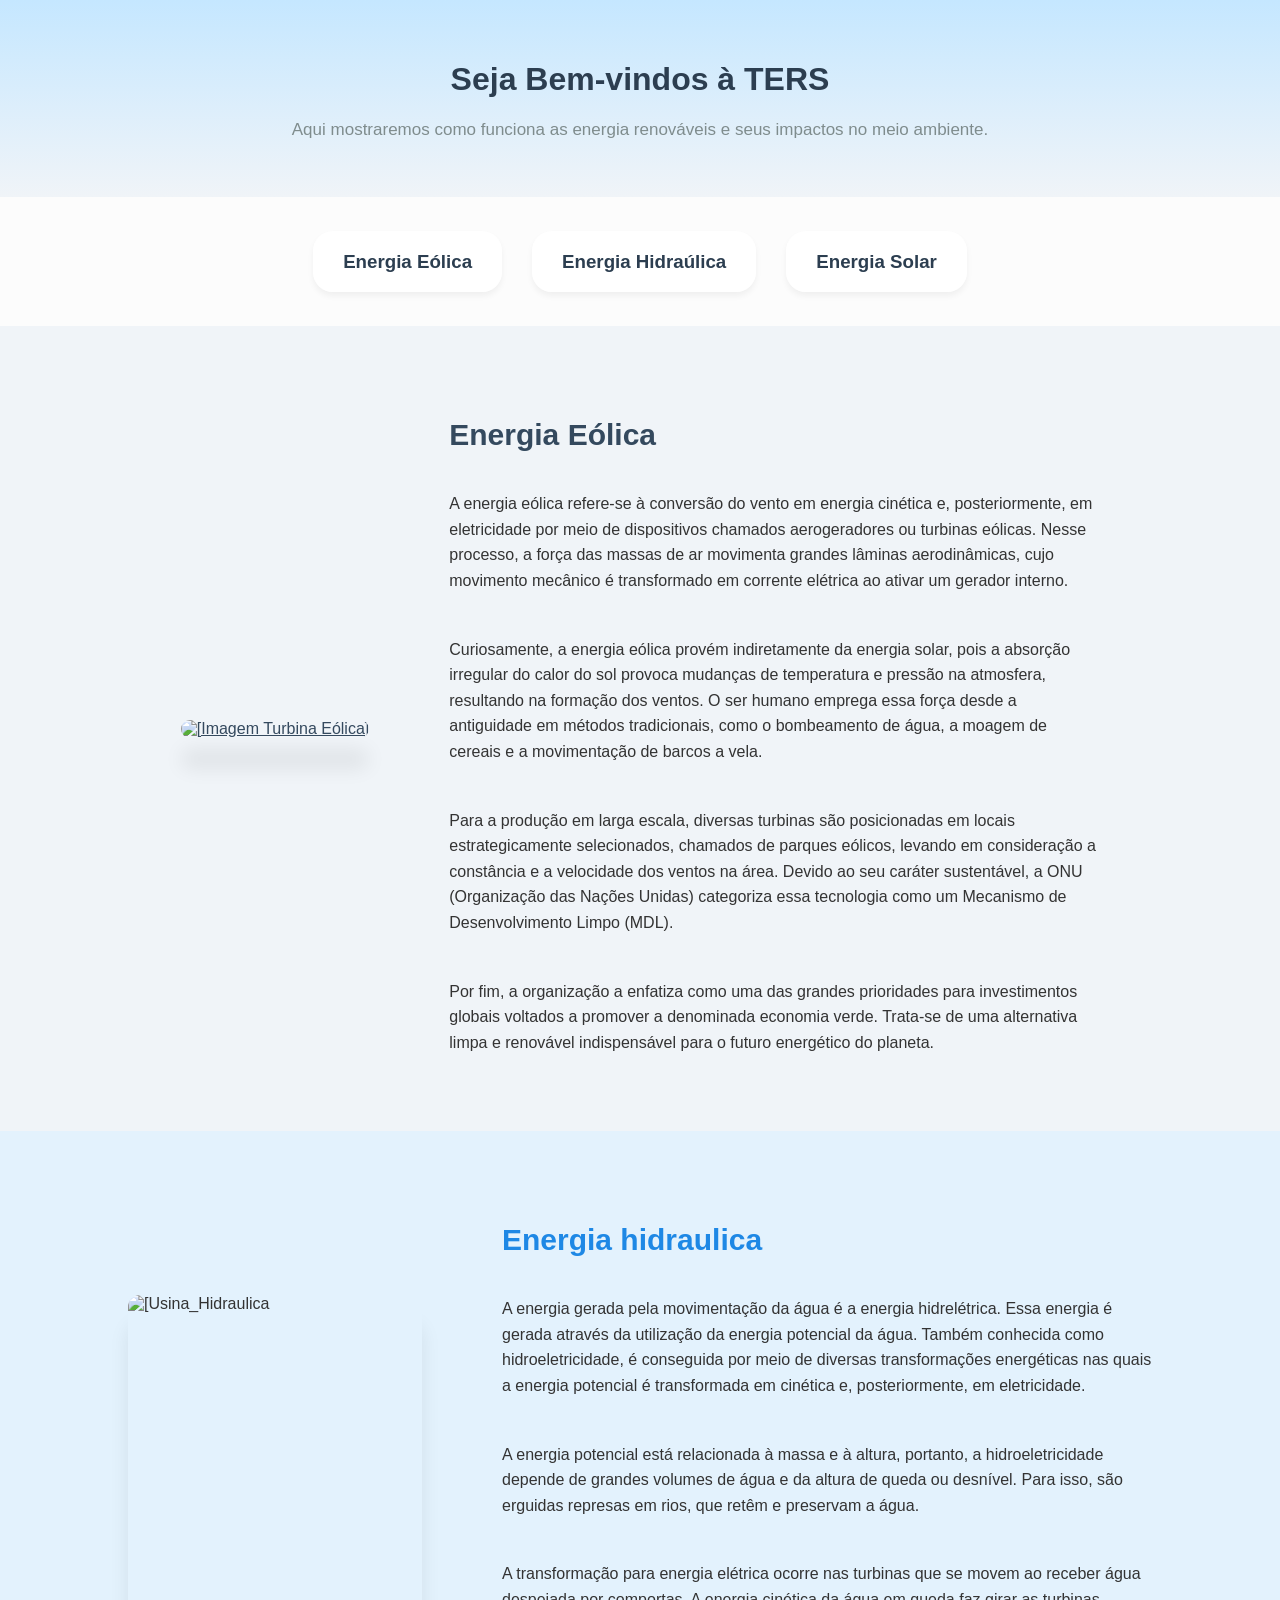
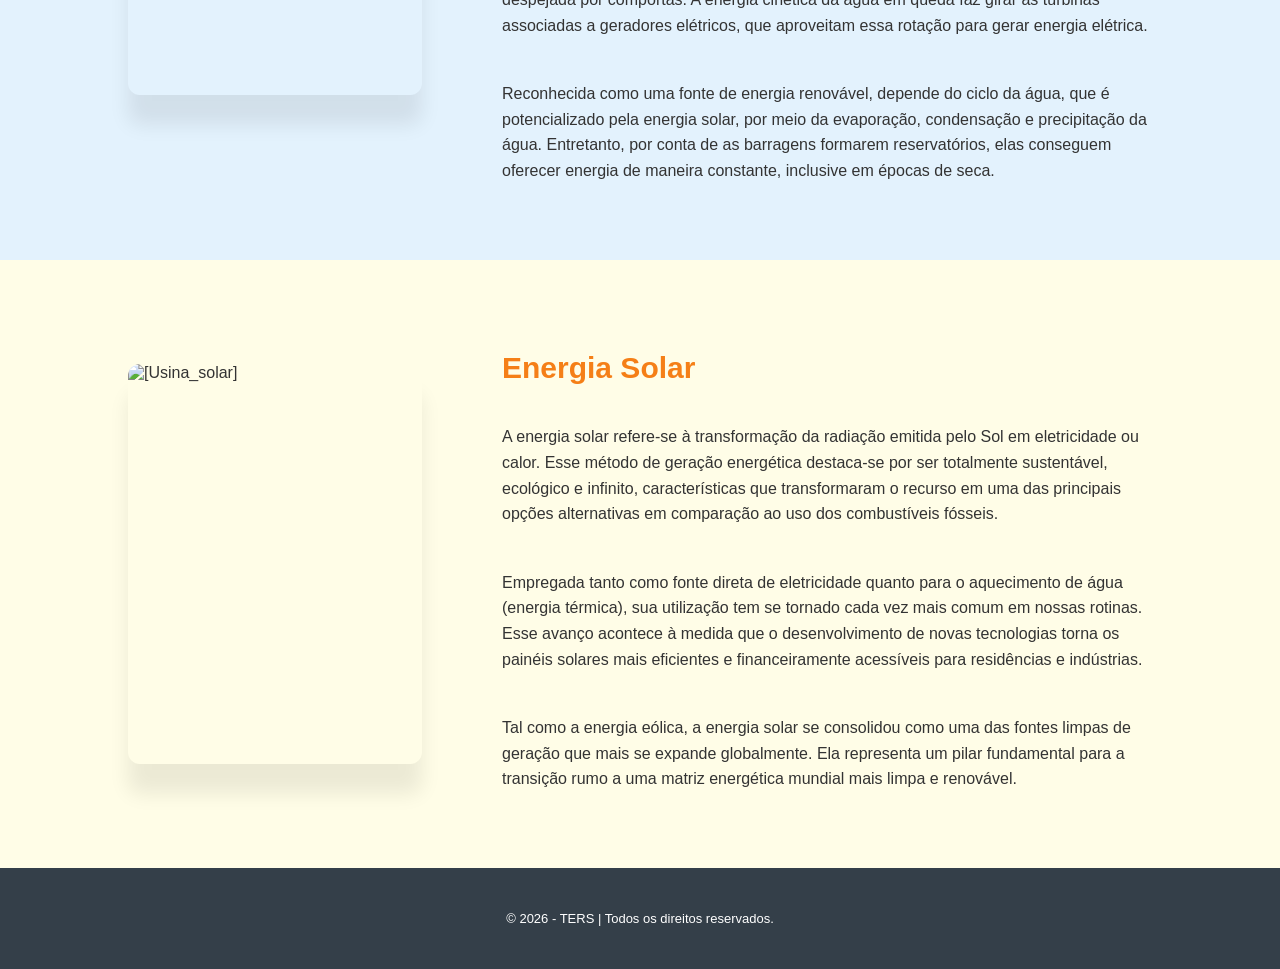
==== index.html @ 3d8f5ba2 "Renomeado index.HTML para index.html Adicionado: Fabricio" ====
<!DOCTYPE html>
<html lang="pt-br">
<head>
    <meta charset="UTF-8">
    <meta name="viewport" content="width=device-width, initial-scale=1.0">
    <title>TERS</title>
    <link rel="stylesheet" href="css/style.CSS">
</head>
<body>
    <header class="caixatex">
        <h1>Seja Bem-vindos à TERS</h1>
        <p class="subtitulo"> 
            Aqui mostraremos como funciona as energia renováveis e seus impactos no meio ambiente.
        </p>
    </header>

    <nav class="menu-navegacao"> <!-- Usamos a nav aqui para a navegação-->
        <div id="eolica" class="vento">
            <h3><a href="#secao-eolica">Energia Eólica</a></h3>
        </div>
        <div id="hidraulica" class="gota">
            <h3><a href="#secao-hidraulica">Energia Hidraúlica</a></h3>
        </div>
        <div id="solar" class="caixa">
            <h3><a href="#secao-solar">Energia Solar</a></h3>
        </div>
    </nav>
    <main> <!-- <-- Main aqui está abraçando todo principal conteudo-->
        <section id="secao-eolica" class="container-energia"> <!-- Para organizar abrimos uma seção para cada container, essa é a sessão eólica-->
            <a href="colocar um link aqui depois" target="_blank">
            <img src="https://s3.static.brasilescola.uol.com.br/be/2021/09/energia-eolica.jpg" alt="[Imagem Turbina Eólica]">
            </a>

            <div class="bloco_texto_eolica">
                <h2>Energia Eólica</h2>
                <p>
                    A energia eólica refere-se à conversão do vento em energia cinética e, posteriormente, em eletricidade por meio de dispositivos chamados aerogeradores ou turbinas eólicas. Nesse processo, a força das massas de ar movimenta grandes lâminas aerodinâmicas, cujo movimento mecânico é transformado em corrente elétrica ao ativar um gerador interno.
                </p>
                <p>
                    Curiosamente, a energia eólica provém indiretamente da energia solar, pois a absorção irregular do calor do sol provoca mudanças de temperatura e pressão na atmosfera, resultando na formação dos ventos. O ser humano emprega essa força desde a antiguidade em métodos tradicionais, como o bombeamento de água, a moagem de cereais e a movimentação de barcos a vela.
                </p>
                <p>
                    Para a produção em larga escala, diversas turbinas são posicionadas em locais estrategicamente selecionados, chamados de parques eólicos, levando em consideração a constância e a velocidade dos ventos na área. Devido ao seu caráter sustentável, a ONU (Organização das Nações Unidas) categoriza essa tecnologia como um Mecanismo de Desenvolvimento Limpo (MDL).
                </p>
                <p>
                    Por fim, a organização a enfatiza como uma das grandes prioridades para investimentos globais voltados a promover a denominada economia verde. Trata-se de uma alternativa limpa e renovável indispensável para o futuro energético do planeta.
                </p>
            </div>
        </section>
        <section id="secao-hidraulica" class="container-energia"> <!--Sessão hidraulica-->
            <img src="https://s4.static.brasilescola.uol.com.br/be/2021/09/usinas-hidreletricas.jpg" alt="[Usina_Hidraulica">
            <div class="bloco_texto_hidraulica">
                <h2>Energia hidraulica</h2>
                <p>
                    A energia gerada pela movimentação da água é a energia hidrelétrica. Essa energia é gerada através da utilização da energia potencial da água. Também conhecida como hidroeletricidade, é conseguida por meio de diversas transformações energéticas nas quais a energia potencial é transformada em cinética e, posteriormente, em eletricidade.
                </p>
                <p>
                    A energia potencial está relacionada à massa e à altura, portanto, a hidroeletricidade depende de grandes volumes de água e da altura de queda ou desnível. Para isso, são erguidas represas em rios, que retêm e preservam a água.
                </p>
                <p>
                    A transformação para energia elétrica ocorre nas turbinas que se movem ao receber água despejada por comportas. A energia cinética da água em queda faz girar as turbinas associadas a geradores elétricos, que aproveitam essa rotação para gerar energia elétrica.
                </p>
                <p>
                    Reconhecida como uma fonte de energia renovável, depende do ciclo da água, que é potencializado pela energia solar, por meio da evaporação, condensação e precipitação da água. Entretanto, por conta de as barragens formarem reservatórios, elas conseguem oferecer energia de maneira constante, inclusive em épocas de seca.
                </p>
            </div>
        </section>
        <section id="secao-solar" class="container-energia"> <!-- Sessão solar -->
            <img src="https://www.enelx.com/content/dam/local-brazil/conteudos/energia-solar-foto-desktop.png" alt="[Usina_solar]">
            <div class="bloco_texto_solar">
                <h2>Energia Solar</h2>
                <p>
                    A energia solar refere-se à transformação da radiação emitida pelo Sol em eletricidade ou calor. Esse método de geração energética destaca-se por ser totalmente sustentável, ecológico e infinito, características que transformaram o recurso em uma das principais opções alternativas em comparação ao uso dos combustíveis fósseis.
                </p>
                <p>
                    Empregada tanto como fonte direta de eletricidade quanto para o aquecimento de água (energia térmica), sua utilização tem se tornado cada vez mais comum em nossas rotinas. Esse avanço acontece à medida que o desenvolvimento de novas tecnologias torna os painéis solares mais eficientes e financeiramente acessíveis para residências e indústrias.
                </p>
                <p>
                    Tal como a energia eólica, a energia solar se consolidou como uma das fontes limpas de geração que mais se expande globalmente. Ela representa um pilar fundamental para a transição rumo a uma matriz energética mundial mais limpa e renovável.
                </p>
            </div>
        </section>
    </main>
    <footer>
        <p>&copy; 2026 - TERS | Todos os direitos reservados.</p>
    </footer>
</body>
</html>
---- css/style.CSS ----
header{
    text-align: center;
    padding: 40px 20px; /* <--- Criando espaço para não ficar encostado na parte superior da tela */
    background: linear-gradient(to bottom, #c5e7ff, #f0f4f8); /* <-- Faz o degrade das cores no header*/
    margin-bottom: 0px; /* <--- Criando um pequeno espaço antes dos botões*/
    color: #2c3e50; /* <--- Cor do titulo do header*/
}
.subtitulo {
    color: #7f8c8d; 
    font-size: 17px;
}
body {
    font-family: 'Segoe UI', Tahoma, Geneva, Verdana, sans-serif; /* <--- Fonte do corpo todo*/
    margin: 0; /* <-- Faz a pagina não ter espaços em brancos nas laterais*/
    padding: 0;
    background-color: #fcfcfc;
    color: #333333;
}
nav {
    background: linear-gradient(to bottom, #eef3f7); /*<-- continuação do degrade do header*/
    padding: 35px; /* <--- Cria um espaço dentro da caixa de navegaçao*/
    display: flex; /* <--- Faz as tags virar flexível e aqui coloca as tags uma do lado da outra*/
    gap: 30px; /* <--- Cria um espaço de 200px entre as tags, tanto do lado quanto abaixo */
    justify-content: center; /* <-- Deixa no centro */
}
.menu-navegacao a {
    text-decoration: none; /* <-- Remove o sublinhado azul */
    color: #2c3e50; 
    font-weight: bold; /* ? */
    padding: 20px 30px; /* <-- altura e largura do botão */
    border-radius: 20px;  /* <-- deixa as bordas arredondadas */
    transition: all 0.7s ease; /* <--- tempo de efeito na hora de passar o mouse*/
    background-color: #ffffff; /*<-- cor dos botões*/
    box-shadow: 0 4px 6px rgba(0,0,0,0.05); /* <--- sombra no botão parado*/
}
.menu-navegacao a:hover { 
    transform: translateY(-3px); /* <-- efeito de passar o mouse nos botões */
    box-shadow: 0 6px 12px rgba(0,0,0,0.1); /*<-- cor do fundo do botão */
}
img{
    object-fit: cover; /* <--- Faz a imagem encaixar dentro do tamanho width e height*/
    width: 550px;
    height: 400px;
    border-radius: 12px;
    box-shadow: 0 30px 20px rgba(0,0,0,0.08); /* <--- Sombrinha abaixo da img */
}
.bloco_texto_eolica, .bloco_texto_hidraulica, .bloco_texto_solar { /* <--- Faz as tags de parágrafo dentro do bloco ficarem uma embaixo da outra */
    display: flex;
    flex-direction: column;
    gap: 15px; /* Espaço entre os parágrafos */
    max-width: 600px; /* Evita que o texto estique demais para os lados */
}
.container-energia {
    padding: 60px 10%;
    display: flex; 
    gap: 80px; /* coloca espaço entre a imagem e o bloco de texto */
    justify-content: center;
    align-items: center; /* Alinha verticalmente a imagem e o texto no meio */
}
#secao-eolica {
    background-color: #f0f4f8; /* <--- cor de fundo do container eolica */ 
}
#secao-eolica h2, #secao-eolica a { 
    color: #34495e; /*<-- cor do h2*/ 
} 
#secao-hidraulica {
    background-color: #e3f2fd; /*<-- fundo do container hidraulica */
}
#secao-hidraulica h2 { 
    color: #1e88e5; /* <-- cor do h2*/ 
} 
#secao-solar {
    background-color: #fffde7; /*<--- fundo do container solar */
}
#secao-solar h2 {
    color: #f57f17; /*<--- cor do h2*/ 
}
.bloco_texto_eolica, .bloco_texto_hidraulica, .bloco_texto_solar { 
    display: flex;
    flex-direction: column; /* <-- deixa o texto em uma coluna*/
    gap: 11px; /* <--- espaçamento entre os paragrafos*/
    max-width: 650px; /* <-- largura do bloco de texto*/
    line-height: 1.6; /* <-- espaço entre as linhas*/
}

.bloco_texto_eolica h2, .bloco_texto_hidraulica h2, .bloco_texto_solar h2 {
    font-size: 30px;
    margin-bottom: 5px; /*<-- cria um pequeno espaço do h2 para o texto*/ 
}
footer {
    text-align: center;
    padding: 30px;
    background-color: #343f49;
    color: #ffffff;
    font-size: 13px;
}
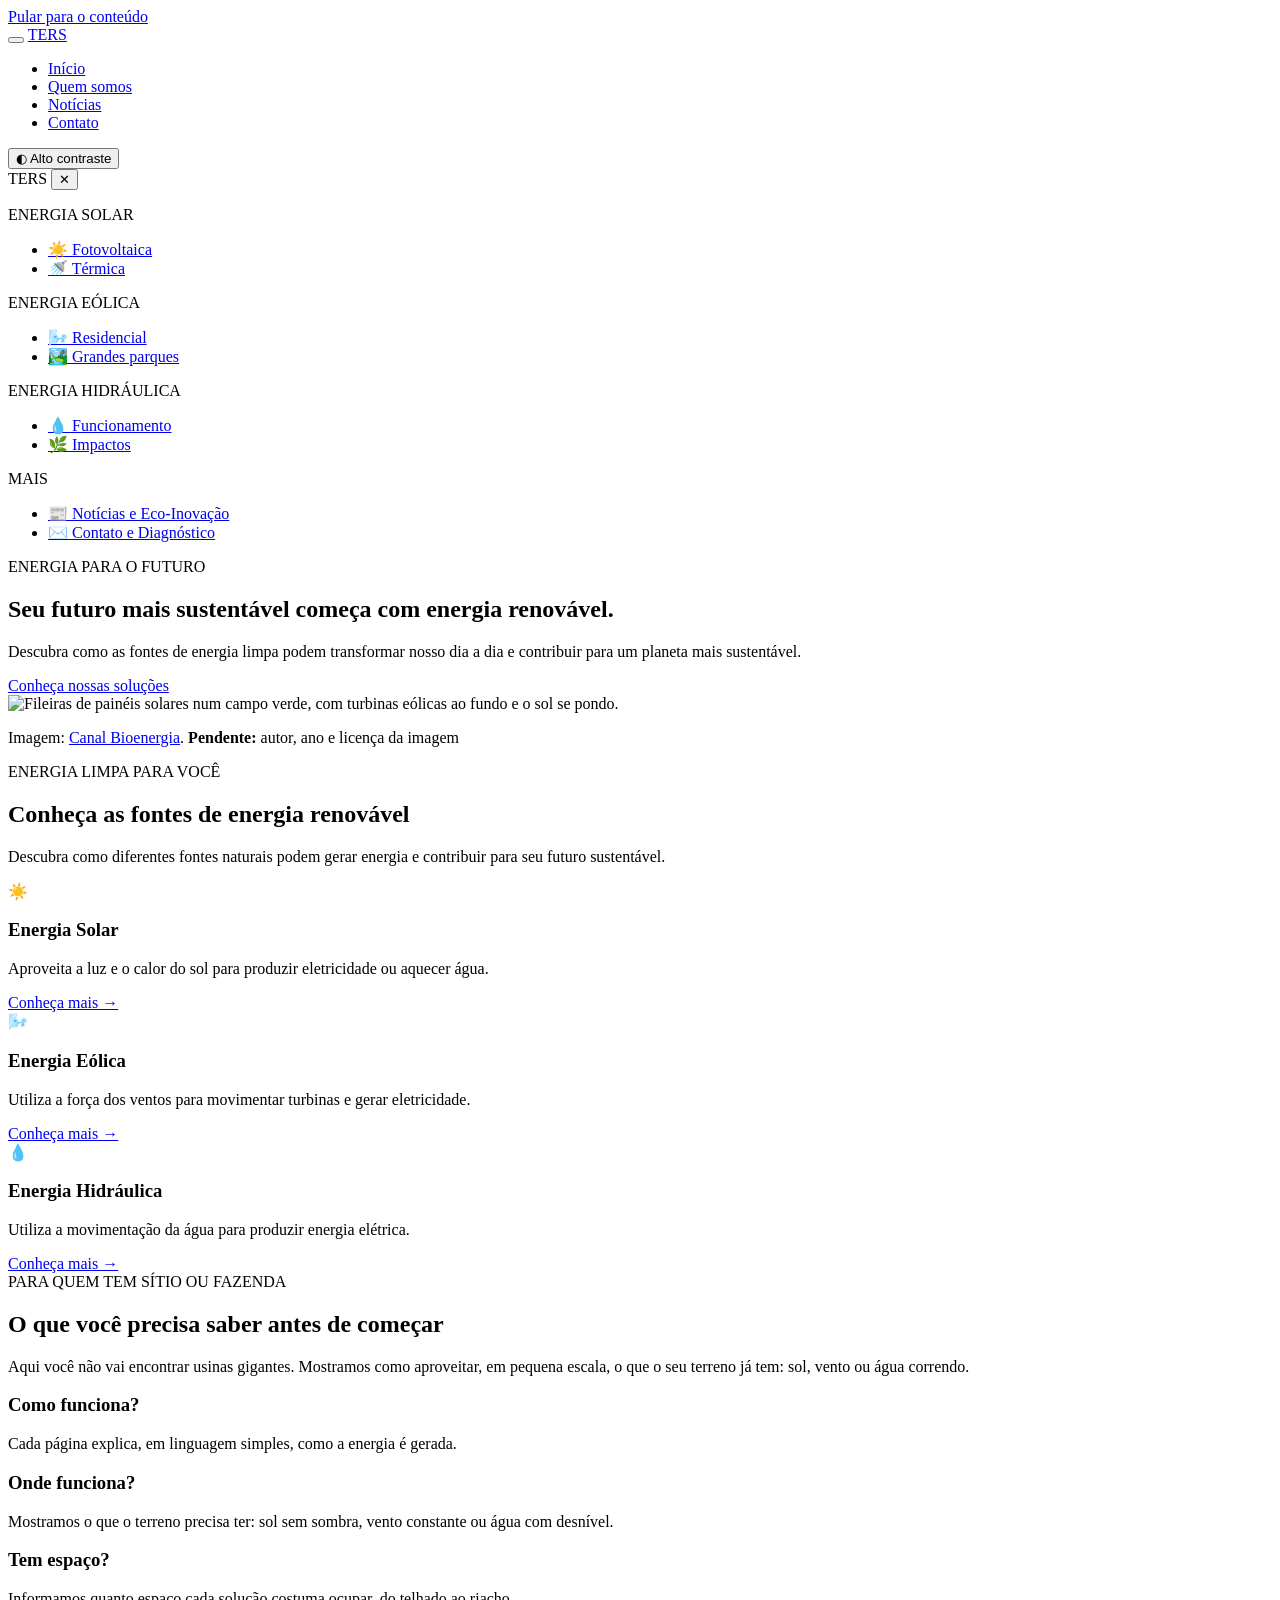
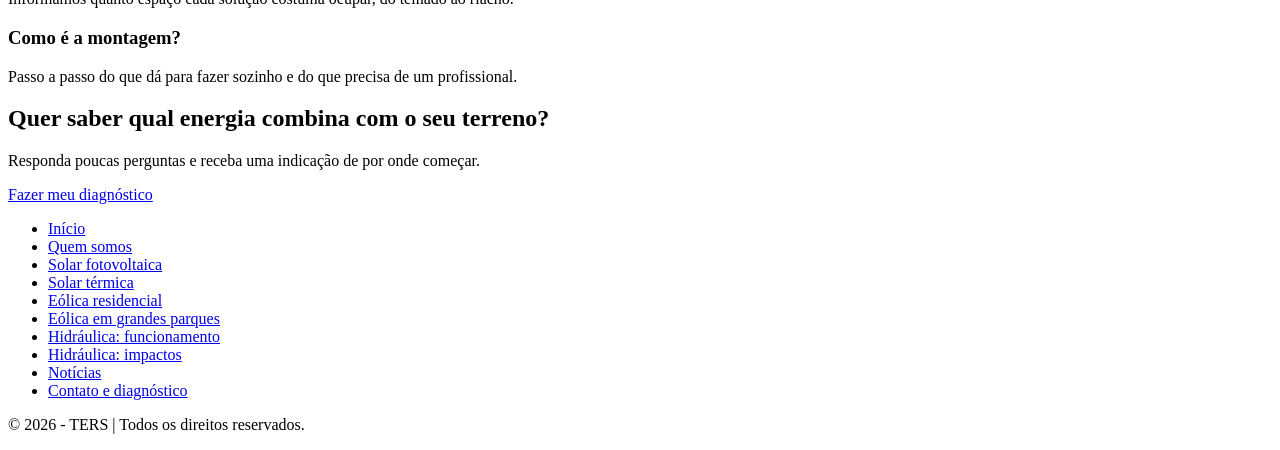
==== commit 5abfedac: "Atualização de Index.html, adição de sobre.html e atualização de style.css" ====
--- a/index.html
+++ b/index.html
@@ -1,88 +1,246 @@
 <!DOCTYPE html>
-<html lang="pt-br">
+<html lang="pt-BR">
 <head>
     <meta charset="UTF-8">
     <meta name="viewport" content="width=device-width, initial-scale=1.0">
-    <title>TERS</title>
-    <link rel="stylesheet" href="css/style.CSS">
+    <meta name="description" content="Conheça soluções de energia renovável para sítios e fazendas e descubra como contribuir para um futuro mais sustentável.">
+
+    <title>Energia Renovável Sustentável | TERS</title>
+
+    <!-- Folha de estilos e JavaScript compartilhados por todas as páginas -->
+    <link rel="stylesheet" href="css/style.css">
+    <script src="js/main.js" defer></script>
 </head>
 <body>
-    <header class="caixatex">
-        <h1>Seja Bem-vindos à TERS</h1>
-        <p class="subtitulo"> 
-            Aqui mostraremos como funciona as energia renováveis e seus impactos no meio ambiente.
-        </p>
+
+    <a class="pular-conteudo" href="#conteudo">Pular para o conteúdo</a>
+
+    <!-- ================= CABEÇALHO ================= -->
+    <header>
+        <div class="container">
+
+            <!-- Botão hambúrguer + logo -->
+            <div class="header-esquerda">
+                <button class="botao-menu" id="botao-menu" type="button"
+                        aria-label="Abrir menu de energias"
+                        aria-controls="menu-lateral"
+                        aria-expanded="false">
+                    <span></span>
+                    <span></span>
+                    <span></span>
+                </button>
+
+                <a href="index.html" class="logo">TERS</a>
+            </div>
+
+            <!-- Menu horizontal (telas grandes) -->
+            <nav aria-label="Menu principal">
+                <ul>
+                    <li><a href="index.html" aria-current="page">Início</a></li>
+                    <li><a href="sobre.html">Quem somos</a></li>
+                    <li><a href="noticias.html">Notícias</a></li>
+                    <li><a href="contato.html">Contato</a></li>
+                </ul>
+            </nav>
+
+            <!-- Fase 7 (16/11/2026): botão de alto contraste (regra de acessibilidade).
+                 O main.js liga/desliga a classe "alto-contraste" no <html> e lembra a escolha. -->
+            <button class="botao-contraste" id="botao-contraste" type="button" aria-pressed="false">
+                <span aria-hidden="true">◐</span> Alto contraste
+            </button>
+
+        </div>
     </header>
 
-    <nav class="menu-navegacao"> <!-- Usamos a nav aqui para a navegação-->
-        <div id="eolica" class="vento">
-            <h3><a href="#secao-eolica">Energia Eólica</a></h3>
+    <!-- ================= MENU LATERAL ================= -->
+    <!-- Fundo escuro: ao clicar, fecha o menu -->
+    <div class="menu-fundo" id="menu-fundo"></div>
+
+    <aside class="menu-lateral" id="menu-lateral" aria-label="Menu de energias">
+        <div class="menu-topo">
+            <span class="menu-logo">TERS</span>
+            <button class="menu-fechar" id="menu-fechar" type="button" aria-label="Fechar menu">✕</button>
         </div>
-        <div id="hidraulica" class="gota">
-            <h3><a href="#secao-hidraulica">Energia Hidraúlica</a></h3>
-        </div>
-        <div id="solar" class="caixa">
-            <h3><a href="#secao-solar">Energia Solar</a></h3>
-        </div>
-    </nav>
-    <main> <!-- <-- Main aqui está abraçando todo principal conteudo-->
-        <section id="secao-eolica" class="container-energia"> <!-- Para organizar abrimos uma seção para cada container, essa é a sessão eólica-->
-            <a href="colocar um link aqui depois" target="_blank">
-            <img src="https://s3.static.brasilescola.uol.com.br/be/2021/09/energia-eolica.jpg" alt="[Imagem Turbina Eólica]">
-            </a>
-
-            <div class="bloco_texto_eolica">
-                <h2>Energia Eólica</h2>
-                <p>
-                    A energia eólica refere-se à conversão do vento em energia cinética e, posteriormente, em eletricidade por meio de dispositivos chamados aerogeradores ou turbinas eólicas. Nesse processo, a força das massas de ar movimenta grandes lâminas aerodinâmicas, cujo movimento mecânico é transformado em corrente elétrica ao ativar um gerador interno.
-                </p>
-                <p>
-                    Curiosamente, a energia eólica provém indiretamente da energia solar, pois a absorção irregular do calor do sol provoca mudanças de temperatura e pressão na atmosfera, resultando na formação dos ventos. O ser humano emprega essa força desde a antiguidade em métodos tradicionais, como o bombeamento de água, a moagem de cereais e a movimentação de barcos a vela.
-                </p>
-                <p>
-                    Para a produção em larga escala, diversas turbinas são posicionadas em locais estrategicamente selecionados, chamados de parques eólicos, levando em consideração a constância e a velocidade dos ventos na área. Devido ao seu caráter sustentável, a ONU (Organização das Nações Unidas) categoriza essa tecnologia como um Mecanismo de Desenvolvimento Limpo (MDL).
-                </p>
-                <p>
-                    Por fim, a organização a enfatiza como uma das grandes prioridades para investimentos globais voltados a promover a denominada economia verde. Trata-se de uma alternativa limpa e renovável indispensável para o futuro energético do planeta.
-                </p>
-            </div>
-        </section>
-        <section id="secao-hidraulica" class="container-energia"> <!--Sessão hidraulica-->
-            <img src="https://s4.static.brasilescola.uol.com.br/be/2021/09/usinas-hidreletricas.jpg" alt="[Usina_Hidraulica">
-            <div class="bloco_texto_hidraulica">
-                <h2>Energia hidraulica</h2>
-                <p>
-                    A energia gerada pela movimentação da água é a energia hidrelétrica. Essa energia é gerada através da utilização da energia potencial da água. Também conhecida como hidroeletricidade, é conseguida por meio de diversas transformações energéticas nas quais a energia potencial é transformada em cinética e, posteriormente, em eletricidade.
-                </p>
-                <p>
-                    A energia potencial está relacionada à massa e à altura, portanto, a hidroeletricidade depende de grandes volumes de água e da altura de queda ou desnível. Para isso, são erguidas represas em rios, que retêm e preservam a água.
-                </p>
-                <p>
-                    A transformação para energia elétrica ocorre nas turbinas que se movem ao receber água despejada por comportas. A energia cinética da água em queda faz girar as turbinas associadas a geradores elétricos, que aproveitam essa rotação para gerar energia elétrica.
-                </p>
-                <p>
-                    Reconhecida como uma fonte de energia renovável, depende do ciclo da água, que é potencializado pela energia solar, por meio da evaporação, condensação e precipitação da água. Entretanto, por conta de as barragens formarem reservatórios, elas conseguem oferecer energia de maneira constante, inclusive em épocas de seca.
-                </p>
-            </div>
-        </section>
-        <section id="secao-solar" class="container-energia"> <!-- Sessão solar -->
-            <img src="https://www.enelx.com/content/dam/local-brazil/conteudos/energia-solar-foto-desktop.png" alt="[Usina_solar]">
-            <div class="bloco_texto_solar">
-                <h2>Energia Solar</h2>
-                <p>
-                    A energia solar refere-se à transformação da radiação emitida pelo Sol em eletricidade ou calor. Esse método de geração energética destaca-se por ser totalmente sustentável, ecológico e infinito, características que transformaram o recurso em uma das principais opções alternativas em comparação ao uso dos combustíveis fósseis.
-                </p>
-                <p>
-                    Empregada tanto como fonte direta de eletricidade quanto para o aquecimento de água (energia térmica), sua utilização tem se tornado cada vez mais comum em nossas rotinas. Esse avanço acontece à medida que o desenvolvimento de novas tecnologias torna os painéis solares mais eficientes e financeiramente acessíveis para residências e indústrias.
-                </p>
-                <p>
-                    Tal como a energia eólica, a energia solar se consolidou como uma das fontes limpas de geração que mais se expande globalmente. Ela representa um pilar fundamental para a transição rumo a uma matriz energética mundial mais limpa e renovável.
-                </p>
-            </div>
-        </section>
+
+        <nav aria-label="Páginas de energia">
+                <p class="menu-grupo-titulo" id="grupo-solar">ENERGIA SOLAR</p>
+                <ul aria-labelledby="grupo-solar">
+                    <li><a href="solar-fotovoltaica.html"><span aria-hidden="true">☀️</span> Fotovoltaica</a></li>
+                    <li><a href="solar-termica.html"><span aria-hidden="true">🚿</span> Térmica</a></li>
+                </ul>
+                <p class="menu-grupo-titulo" id="grupo-eolica">ENERGIA EÓLICA</p>
+                <ul aria-labelledby="grupo-eolica">
+                    <li><a href="eolica-residencial.html"><span aria-hidden="true">🌬️</span> Residencial</a></li>
+                    <li><a href="eolica-grandes-parques.html"><span aria-hidden="true">🏞️</span> Grandes parques</a></li>
+                </ul>
+                <p class="menu-grupo-titulo" id="grupo-hidraulica">ENERGIA HIDRÁULICA</p>
+                <ul aria-labelledby="grupo-hidraulica">
+                    <li><a href="hidraulica-funcionamento.html"><span aria-hidden="true">💧</span> Funcionamento</a></li>
+                    <li><a href="hidraulica-impactos.html"><span aria-hidden="true">🌿</span> Impactos</a></li>
+                </ul>
+                <p class="menu-grupo-titulo" id="grupo-mais">MAIS</p>
+                <ul aria-labelledby="grupo-mais">
+                    <li><a href="noticias.html"><span aria-hidden="true">📰</span> Notícias e Eco-Inovação</a></li>
+                    <li><a href="contato.html"><span aria-hidden="true">✉️</span> Contato e Diagnóstico</a></li>
+                </ul>
+        </nav>
+    </aside>
+
+    <!-- ================= CONTEÚDO PRINCIPAL ================= -->
+    <main id="conteudo" tabindex="-1">
+        <!-- Banner principal -->
+        <section class="hero">
+            <div class="container hero-content">
+
+                <!-- Texto do banner -->
+                <div class="hero-text">
+                    <span class="destaque">ENERGIA PARA O FUTURO</span>
+
+                    <h1>Seu futuro mais sustentável começa com energia renovável.</h1>
+
+                    <p>
+                        Descubra como as fontes de energia limpa podem
+                        transformar nosso dia a dia e contribuir para
+                        um planeta mais sustentável.
+                    </p>
+
+                    <a href="#fontes" class="botao">Conheça nossas soluções</a>
+                </div>
+
+                <!-- Imagem do banner -->
+                <!-- Crédito da imagem (regra: indicar a fonte de toda imagem) e alt descritivo.
+                     16/11/2026: autor, ano e licença continuam sem resposta. A pedido do usuário, o aviso
+                     saiu da vista do público e só aparece no modo revisão (?revisao no endereço).
+                     Sem licença, a foto pode ser protegida: a saída é pedir a licença ao Canal Bioenergia
+                     ou trocar por uma foto de licença livre (veja o log de 16/11/2026). -->
+                <div class="hero-image">
+                    <img
+                        src="https://canalbioenergia.com.br/wp-content/uploads/energia_renovavel.jpg"
+                        alt="Fileiras de painéis solares num campo verde, com turbinas eólicas ao fundo e o sol se pondo.">
+                    <p class="hero-credito">Imagem: <a href="https://canalbioenergia.com.br/">Canal Bioenergia</a>. <span class="pendencia so-revisao"><b>Pendente:</b> autor, ano e licença da imagem</span></p>
+                </div>
+
+            </div>
+        </section>
+
+        <!-- Fontes de energia -->
+        <section class="fontes" id="fontes">
+            <div class="container">
+
+                <!-- Título da seção -->
+                <div class="fontes-titulo">
+                    <span>ENERGIA LIMPA PARA VOCÊ</span>
+                    <h2>Conheça as fontes de energia renovável</h2>
+                    <p>
+                        Descubra como diferentes fontes naturais podem
+                        gerar energia e contribuir para seu futuro sustentável.
+                    </p>
+                </div>
+
+                <!-- Cards -->
+                <div class="fontes-cards">
+
+                    <!-- Energia solar -->
+                    <div class="card-energia">
+                        <span class="icone-energia" aria-hidden="true">☀️</span>
+                        <h3>Energia Solar</h3>
+                        <p>
+                            Aproveita a luz e o calor do sol para produzir
+                            eletricidade ou aquecer água.
+                        </p>
+                        <a href="solar-fotovoltaica.html">Conheça mais →</a>
+                    </div>
+
+                    <!-- Energia eólica -->
+                    <div class="card-energia">
+                        <span class="icone-energia" aria-hidden="true">🌬️</span>
+                        <h3>Energia Eólica</h3>
+                        <p>
+                            Utiliza a força dos ventos para movimentar
+                            turbinas e gerar eletricidade.
+                        </p>
+                        <a href="eolica-residencial.html">Conheça mais →</a>
+                    </div>
+
+                    <!-- Energia hidráulica -->
+                    <div class="card-energia">
+                        <span class="icone-energia" aria-hidden="true">💧</span>
+                        <h3>Energia Hidráulica</h3>
+                        <p>
+                            Utiliza a movimentação da água para produzir
+                            energia elétrica.
+                        </p>
+                        <a href="hidraulica-funcionamento.html">Conheça mais →</a>
+                    </div>
+
+                </div>
+            </div>
+        </section>
+
+        <!-- Perguntas de quem tem sítio ou fazenda -->
+        <section class="perguntas">
+            <div class="container">
+
+                <div class="fontes-titulo">
+                    <span>PARA QUEM TEM SÍTIO OU FAZENDA</span>
+                    <h2>O que você precisa saber antes de começar</h2>
+                    <p>
+                        Aqui você não vai encontrar usinas gigantes. Mostramos como
+                        aproveitar, em pequena escala, o que o seu terreno já tem:
+                        sol, vento ou água correndo.
+                    </p>
+                </div>
+
+                <div class="perguntas-grade">
+                    <div class="pergunta">
+                        <h3>Como funciona?</h3>
+                        <p>Cada página explica, em linguagem simples, como a energia é gerada.</p>
+                    </div>
+                    <div class="pergunta">
+                        <h3>Onde funciona?</h3>
+                        <p>Mostramos o que o terreno precisa ter: sol sem sombra, vento constante ou água com desnível.</p>
+                    </div>
+                    <div class="pergunta">
+                        <h3>Tem espaço?</h3>
+                        <p>Informamos quanto espaço cada solução costuma ocupar, do telhado ao riacho.</p>
+                    </div>
+                    <div class="pergunta">
+                        <h3>Como é a montagem?</h3>
+                        <p>Passo a passo do que dá para fazer sozinho e do que precisa de um profissional.</p>
+                    </div>
+                </div>
+
+            </div>
+        </section>
+
+        <section class="chamada">
+            <div class="container">
+                <h2>Quer saber qual energia combina com o seu terreno?</h2>
+                <p>Responda poucas perguntas e receba uma indicação de por onde começar.</p>
+                <a href="contato.html" class="botao">Fazer meu diagnóstico</a>
+            </div>
+        </section>
+
     </main>
+
+    <!-- ================= RODAPÉ ================= -->
     <footer>
+        <nav aria-label="Mapa do site">
+            <ul>
+                <li><a href="index.html">Início</a></li>
+                <li><a href="sobre.html">Quem somos</a></li>
+                <li><a href="solar-fotovoltaica.html">Solar fotovoltaica</a></li>
+                <li><a href="solar-termica.html">Solar térmica</a></li>
+                <li><a href="eolica-residencial.html">Eólica residencial</a></li>
+                <li><a href="eolica-grandes-parques.html">Eólica em grandes parques</a></li>
+                <li><a href="hidraulica-funcionamento.html">Hidráulica: funcionamento</a></li>
+                <li><a href="hidraulica-impactos.html">Hidráulica: impactos</a></li>
+                <li><a href="noticias.html">Notícias</a></li>
+                <li><a href="contato.html">Contato e diagnóstico</a></li>
+            </ul>
+        </nav>
         <p>&copy; 2026 - TERS | Todos os direitos reservados.</p>
     </footer>
+
 </body>
 </html>
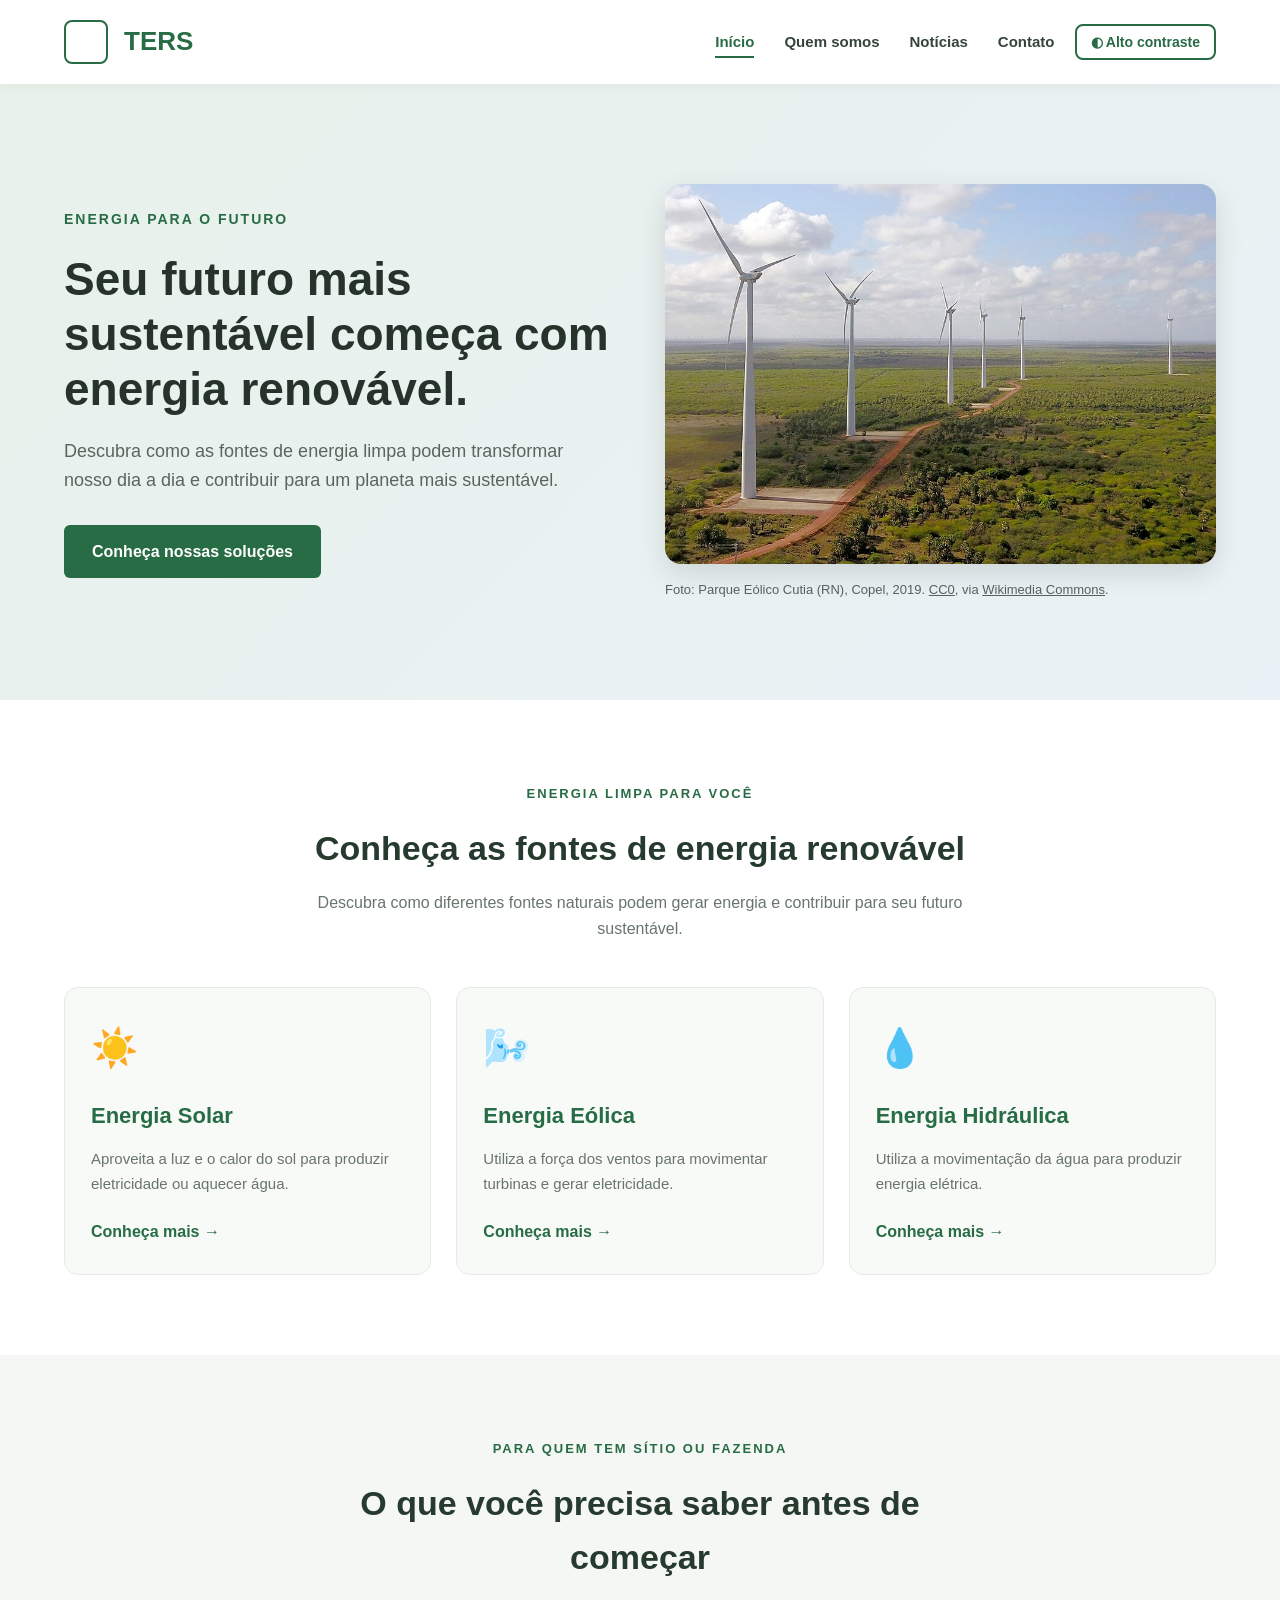
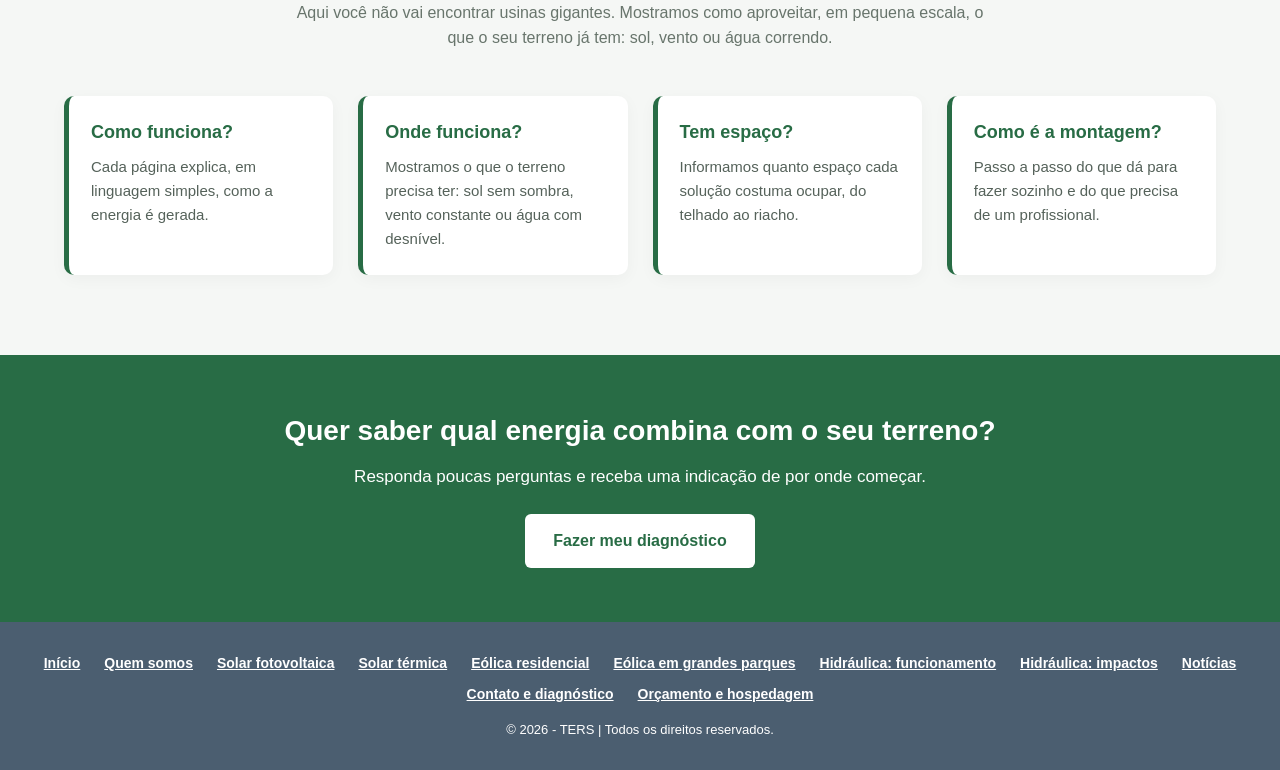
==== commit f3d5e101: "Atualização de todos os arquivos, após as validações foi mudado as documentação, readme.md, acrescen" ====
--- a/index.html
+++ b/index.html
@@ -80,6 +80,7 @@
                 </ul>
                 <p class="menu-grupo-titulo" id="grupo-mais">MAIS</p>
                 <ul aria-labelledby="grupo-mais">
+                    <li><a href="sobre.html"><span aria-hidden="true">👥</span> Quem somos</a></li>
                     <li><a href="noticias.html"><span aria-hidden="true">📰</span> Notícias e Eco-Inovação</a></li>
                     <li><a href="contato.html"><span aria-hidden="true">✉️</span> Contato e Diagnóstico</a></li>
                 </ul>
@@ -109,15 +110,14 @@
 
                 <!-- Imagem do banner -->
                 <!-- Crédito da imagem (regra: indicar a fonte de toda imagem) e alt descritivo.
-                     16/11/2026: autor, ano e licença continuam sem resposta. A pedido do usuário, o aviso
-                     saiu da vista do público e só aparece no modo revisão (?revisao no endereço).
-                     Sem licença, a foto pode ser protegida: a saída é pedir a licença ao Canal Bioenergia
-                     ou trocar por uma foto de licença livre (veja o log de 16/11/2026). -->
+                     16/11/2026: a foto antiga vinha de outro site (Canal Bioenergia) sem autor, ano e licença.
+                     Foi trocada por uma foto de domínio público (CC0) que já estava na pasta img/noticias/,
+                     então o crédito agora é completo e a imagem carrega do próprio site. -->
                 <div class="hero-image">
                     <img
-                        src="https://canalbioenergia.com.br/wp-content/uploads/energia_renovavel.jpg"
-                        alt="Fileiras de painéis solares num campo verde, com turbinas eólicas ao fundo e o sol se pondo.">
-                    <p class="hero-credito">Imagem: <a href="https://canalbioenergia.com.br/">Canal Bioenergia</a>. <span class="pendencia so-revisao"><b>Pendente:</b> autor, ano e licença da imagem</span></p>
+                        src="img/noticias/parque-eolico-cutia-rn.jpg" width="960" height="640"
+                        alt="Aerogeradores brancos espalhados por uma área de vegetação baixa, ligados por uma estrada de terra vermelha.">
+                    <p class="hero-credito">Foto: Parque Eólico Cutia (RN), Copel, 2019. <a href="https://creativecommons.org/publicdomain/zero/1.0/deed.pt-br">CC0</a>, via <a href="https://commons.wikimedia.org/wiki/File:Parque_Cutia_Freire_Neto_DJI_0048.jpg">Wikimedia Commons</a>.</p>
                 </div>
 
             </div>
@@ -237,6 +237,7 @@
                 <li><a href="hidraulica-impactos.html">Hidráulica: impactos</a></li>
                 <li><a href="noticias.html">Notícias</a></li>
                 <li><a href="contato.html">Contato e diagnóstico</a></li>
+                <li><a href="orcamento_hospedagem.html">Orçamento e hospedagem</a></li>
             </ul>
         </nav>
         <p>&copy; 2026 - TERS | Todos os direitos reservados.</p>
--- a/css/style.css
+++ b/css/style.css
@@ -0,0 +1,1853 @@
+/* =====================================================
+   TERS - Folha de estilos principal (todas as páginas)
+   Organização:
+    1. Configurações gerais e cores
+    2. Temas por tipo de energia
+    3. Cabeçalho e menu superior
+    4. Botão hambúrguer e menu lateral
+    5. Banner da home (hero)
+    6. Banner das páginas internas
+    7. Seções de conteúdo e textos
+    8. Cards
+    9. Passos, tabelas e caixas de destaque
+   10. Chamada para ação e navegação entre páginas
+   11. Calculadora de potência (hidráulica)
+   12. Notícias e filtros
+   13. Quem somos (equipe)
+   14. Formulário de contato
+   15. Rodapé
+   16. Acessibilidade
+   17. Responsividade (Mobile First: tablet e computador)
+   18. Seções novas: no sítio, comparação, referências e pendências
+   ===================================================== */
+
+
+/* =====================================================
+   1. CONFIGURAÇÕES GERAIS E CORES
+   ===================================================== */
+
+/* Zera margens/espaçamentos e faz o tamanho incluir padding e borda */
+* {
+    margin: 0;
+    padding: 0;
+    box-sizing: border-box;
+}
+
+/* Variáveis do site (usadas com var(--nome)).
+   Fase 5 (16/11/2026): todas as cores, a fonte, os tamanhos de texto, os cantos
+   arredondados e as larguras/espaços que se repetem ficam aqui, num lugar só.
+   Para mudar uma cor no site inteiro, basta mudar o valor dela neste bloco.
+   Os valores são os mesmos que estavam espalhados pelo arquivo: a aparência não mudou.
+   Obs.: variáveis não funcionam dentro de @media (...), por isso os pontos de quebra
+   (769px e 1001px) continuam escritos com número. */
+:root {
+    /* --- Cores principais --- */
+    --verde: #286C45;
+    --verde-escuro: #1F5436;
+    --verde-claro: #E8F1EA;
+    --verde-borda: #D3E3D8;
+    --azul: #28618A;
+    --azul-escuro: #1B4668;
+    --azul-claro: #E5F0F8;
+    --azul-borda: #C7DCEB;
+    --azul-nevoa: #EAF2F7;
+    --amarelo: #B77A20;
+    --amarelo-claro: #FBF1DE;
+    --amarelo-borda: #EBD9B4;
+    --ocre: #8A5A12;
+    --cinza-azulado: #4B5E70;
+    --cinza-azulado-claro: #E9EEF3;
+    --cinza-azulado-borda: #D3DCE5;
+    --branco: #FFFFFF;
+    --fundo: #F5F7F5;
+    --fundo-card: #F7FAF7;
+    --borda-suave: #E4ECE5;
+    --borda-campo: #AFBBB3;
+
+    /* --- Textos (do mais escuro para o mais claro) --- */
+    --texto: #26332B;
+    --texto-titulo: #263B2E;
+    --texto-menu: #34443A;
+    --texto-corpo: #404E45;
+    --texto-topo: #4A5750;
+    --texto-suave: #55625A;
+    --texto-hero: #59665E;
+    --texto-card: #68756C;
+
+    /* --- Menu lateral (fundo escuro) --- */
+    --menu-escuro: #1E2B24;
+    --menu-titulo: #9FB3A7;
+    --menu-link: #D5E0D9;
+    --menu-destaque: #7FD0A0;
+    --foco-menu: #FFD27A;
+
+    /* --- Erros e avisos --- */
+    --erro: #B3261E;
+    --erro-escuro: #7A1A14;
+    --erro-claro: #FDF2F1;
+    --pendencia-fundo: #FFF8E8;
+    --pendencia-texto: #6B4A0F;
+
+    /* --- Preto e branco transparentes (sombras e camadas).
+           O número é a opacidade em %: --preto-08 = preto com 8% de opacidade --- */
+    --preto-04: rgba(0, 0, 0, 0.04);
+    --preto-05: rgba(0, 0, 0, 0.05);
+    --preto-08: rgba(0, 0, 0, 0.08);
+    --preto-12: rgba(0, 0, 0, 0.12);
+    --preto-50: rgba(0, 0, 0, 0.5);
+    --branco-10: rgba(255, 255, 255, 0.1);
+    --branco-12: rgba(255, 255, 255, 0.12);
+
+    /* --- Cores do tema da página (mudam em cada tipo de energia, veja a seção 2) --- */
+    --tema: var(--verde);
+    --tema-claro: var(--verde-claro);
+    --tema-borda: var(--verde-borda);
+
+    /* --- Fonte e tamanhos de texto (do menor para o maior) --- */
+    --fonte-principal: Arial, Helvetica, sans-serif;
+    --tamanho-minimo: 12px;
+    --tamanho-legenda: 13px;
+    --tamanho-pequeno: 14px;
+    --tamanho-reduzido: 15px;
+    --tamanho-medio: 16px;
+    --tamanho-texto: 17px;
+    --tamanho-destaque: 18px;
+
+    /* --- Cantos arredondados (border-radius) --- */
+    --raio-minimo: 6px;
+    --raio-pequeno: 8px;
+    --raio-medio: 10px;
+    --raio-caixa: 12px;
+    --raio-card: 14px;
+
+    /* --- Larguras máximas e espaçamentos padrão --- */
+    --largura-intro: 700px;
+    --largura-texto: 760px;
+    --largura-caixa: 800px;
+    --largura-lista: 860px;
+    --espaco-grade: 25px;
+    --espaco-secao: 64px;
+    --espaco-secao-grande: 80px;
+    --espaco-secao-celular: 48px;
+    --espaco-secao-grande-celular: 55px;
+
+    /* --- Modo alto contraste (Fase 7, botão do cabeçalho; veja a seção 16) --- */
+    --contraste-fundo: #000000;
+    --contraste-texto: #FFFFFF;
+    --contraste-destaque: #FFD700;
+}
+
+html {
+    scroll-behavior: smooth;
+}
+
+body {
+    font-family: var(--fonte-principal);
+    background-color: var(--fundo);
+    color: var(--texto);
+    line-height: 1.6;
+}
+
+/* Centraliza o conteúdo com largura máxima */
+.container {
+    width: 90%;
+    max-width: 1200px;
+    margin: 0 auto;
+}
+
+
+/* =====================================================
+   2. TEMAS POR TIPO DE ENERGIA
+   (azul = água, amarelo/laranja = sol, cinza-azulado = vento)
+   Cada página troca as 3 variáveis do tema pelas cores do seu tipo de energia.
+   As cores em si estão no :root (seção 1).
+   ===================================================== */
+
+body.tema-solar {
+    --tema: var(--ocre);
+    --tema-claro: var(--amarelo-claro);
+    --tema-borda: var(--amarelo-borda);
+}
+
+body.tema-eolica {
+    --tema: var(--cinza-azulado);
+    --tema-claro: var(--cinza-azulado-claro);
+    --tema-borda: var(--cinza-azulado-borda);
+}
+
+body.tema-hidraulica {
+    --tema: var(--azul);
+    --tema-claro: var(--azul-claro);
+    --tema-borda: var(--azul-borda);
+}
+
+
+/* =====================================================
+   3. CABEÇALHO E MENU SUPERIOR
+   ===================================================== */
+
+header {
+    background-color: var(--branco);
+    padding: 20px 0;
+    box-shadow: 0 2px 12px var(--preto-05);
+    position: relative;
+    z-index: 10;
+}
+
+/* Botão + logo à esquerda, menu à direita */
+header .container {
+    display: flex;
+    align-items: center;
+    justify-content: space-between;
+}
+
+.header-esquerda {
+    display: flex;
+    align-items: center;
+    gap: 16px;
+}
+
+.logo {
+    color: var(--verde);
+    font-size: 26px;
+    font-weight: bold;
+    text-decoration: none;
+}
+
+/* Menu horizontal (aparece em telas grandes) */
+/* Fase 7 (16/11/2026): botão "Alto contraste" à direita do cabeçalho.
+   margin-left: auto empurra o menu horizontal para perto do botão. */
+header nav {
+    margin-left: auto;
+}
+
+.botao-contraste {
+    margin-left: 20px;
+    padding: 8px 14px;
+    background-color: var(--branco);
+    color: var(--verde);
+    border: 2px solid var(--verde);
+    border-radius: var(--raio-pequeno);
+    font-family: inherit;
+    font-size: var(--tamanho-pequeno);
+    font-weight: bold;
+    cursor: pointer;
+}
+
+.botao-contraste:hover {
+    background-color: var(--verde-claro);
+}
+
+/* No celular o menu horizontal fica escondido; usa-se o menu lateral (botão ☰).
+   Ele aparece a partir de 769px (seção 17). */
+header nav {
+    display: none;
+}
+
+header nav ul {
+    display: flex;
+    align-items: center;
+    gap: 30px;
+    list-style: none;
+}
+
+header nav a {
+    color: var(--texto-menu);
+    text-decoration: none;
+    font-size: var(--tamanho-reduzido);
+    font-weight: 600;
+    padding: 6px 0;
+    border-bottom: 2px solid transparent;
+    transition: color 0.3s, border-color 0.3s;
+}
+
+header nav a:hover,
+header nav a[aria-current="page"] {
+    color: var(--verde);
+    border-bottom-color: var(--verde);
+}
+
+/* Link "pular para o conteúdo" (só aparece ao usar o teclado) */
+.pular-conteudo {
+    position: absolute;
+    left: 16px;
+    top: -60px;
+    background-color: var(--verde);
+    color: var(--branco);
+    padding: 10px 16px;
+    border-radius: 0 0 8px 8px;
+    font-weight: bold;
+    text-decoration: none;
+    z-index: 200;
+}
+
+.pular-conteudo:focus {
+    top: 0;
+}
+
+
+/* =====================================================
+   4. BOTÃO HAMBÚRGUER E MENU LATERAL
+   ===================================================== */
+
+/* Botão com as três linhas */
+.botao-menu {
+    display: flex;
+    flex-direction: column;
+    justify-content: center;
+    gap: 5px;
+    width: 44px;
+    height: 44px;
+    padding: 10px;
+    background: none;
+    border: 2px solid var(--verde);
+    border-radius: var(--raio-pequeno);
+    cursor: pointer;
+    transition: background-color 0.3s;
+}
+
+.botao-menu span {
+    display: block;
+    height: 3px;
+    background-color: var(--verde);
+    border-radius: 2px;
+}
+
+.botao-menu:hover {
+    background-color: var(--verde-claro);
+}
+
+/* Fundo escurecido atrás do menu (clicar nele fecha o menu) */
+.menu-fundo {
+    position: fixed;
+    inset: 0;
+    background-color: var(--preto-50);
+    opacity: 0;
+    visibility: hidden;
+    transition: opacity 0.3s, visibility 0.3s;
+    z-index: 90;
+}
+
+.menu-fundo.ativo {
+    opacity: 1;
+    visibility: visible;
+}
+
+/* Painel lateral: fica escondido à esquerda até receber a classe "aberto" */
+.menu-lateral {
+    position: fixed;
+    top: 0;
+    left: 0;
+    width: 290px;
+    max-width: 88%;
+    height: 100%;
+    overflow-y: auto;
+    background-color: var(--menu-escuro);
+    color: var(--branco);
+    padding: 24px 16px;
+    transform: translateX(-100%);
+    visibility: hidden; /* impede foco por teclado quando fechado */
+    transition: transform 0.3s ease, visibility 0.3s;
+    z-index: 100;
+}
+
+.menu-lateral.aberto {
+    transform: translateX(0);
+    visibility: visible;
+}
+
+/* Topo do menu: logo + botão fechar */
+.menu-topo {
+    display: flex;
+    align-items: center;
+    justify-content: space-between;
+    padding: 0 8px 20px;
+    margin-bottom: 8px;
+    border-bottom: 1px solid var(--branco-12);
+}
+
+.menu-logo {
+    font-size: 22px;
+    font-weight: bold;
+}
+
+.menu-fechar {
+    background: none;
+    border: none;
+    color: var(--branco);
+    font-size: 22px;
+    cursor: pointer;
+    padding: 4px 10px;
+    border-radius: var(--raio-minimo);
+}
+
+.menu-fechar:hover {
+    background-color: var(--branco-12);
+}
+
+/* Título de cada grupo (Energia Solar, Eólica...) */
+.menu-grupo-titulo {
+    margin: 20px 14px 6px;
+    font-size: var(--tamanho-minimo);
+    font-weight: bold;
+    letter-spacing: 1px;
+    color: var(--menu-titulo);
+}
+
+.menu-lateral ul {
+    list-style: none;
+}
+
+.menu-lateral li + li {
+    margin-top: 2px;
+}
+
+.menu-lateral li a {
+    display: flex;
+    align-items: center;
+    gap: 14px;
+    padding: 11px 14px;
+    color: var(--menu-link);
+    text-decoration: none;
+    font-size: var(--tamanho-reduzido);
+    font-weight: 600;
+    border-radius: var(--raio-pequeno);
+    transition: background-color 0.3s, color 0.3s;
+}
+
+.menu-lateral li a:hover,
+.menu-lateral li a[aria-current="page"] {
+    background-color: var(--branco-10);
+    color: var(--branco);
+}
+
+.menu-lateral li a[aria-current="page"] {
+    box-shadow: inset 3px 0 0 var(--menu-destaque);
+}
+
+/* Evita rolagem da página enquanto o menu está aberto */
+body.menu-aberto {
+    overflow: hidden;
+}
+
+
+/* =====================================================
+   5. BANNER DA HOME (HERO)
+   ===================================================== */
+
+.hero {
+    background: linear-gradient(135deg, var(--verde-claro), var(--azul-nevoa));
+    padding: 100px 0;
+    min-height: 500px;
+    display: flex;
+    align-items: center;
+}
+
+.hero-content {
+    display: flex;
+    flex-direction: column; /* celular; tablet e computador: row (seção 17) */
+    align-items: center;
+    gap: 50px;
+}
+
+.hero-text {
+    flex: 1;
+    max-width: var(--largura-intro);
+}
+
+/* Pequeno texto acima do título */
+.destaque {
+    color: var(--verde);
+    font-size: var(--tamanho-pequeno);
+    font-weight: bold;
+    letter-spacing: 2px;
+}
+
+.hero h1 {
+    color: var(--texto);
+    font-size: 32px; /* celular; tablet e computador: 46px (seção 17) */
+    line-height: 1.2;
+    margin: 20px 0;
+}
+
+.hero p {
+    color: var(--texto-hero);
+    font-size: var(--tamanho-destaque);
+    margin-bottom: 30px;
+}
+
+/* Botão principal do site */
+.botao {
+    display: inline-block;
+    background-color: var(--verde);
+    color: var(--branco);
+    padding: 14px 28px;
+    border-radius: var(--raio-minimo);
+    border: none;
+    font-size: var(--tamanho-medio);
+    font-family: inherit;
+    text-decoration: none;
+    font-weight: bold;
+    cursor: pointer;
+    transition: 0.3s;
+}
+
+.botao:hover {
+    background-color: var(--azul);
+}
+
+/* Botão com contorno (ação secundária) */
+.botao-contorno {
+    background-color: transparent;
+    color: var(--verde);
+    border: 2px solid var(--verde);
+}
+
+.botao-contorno:hover {
+    background-color: var(--verde);
+    color: var(--branco);
+}
+
+.hero-image {
+    flex: 1;
+}
+
+.hero-image img {
+    width: 100%;
+    height: 260px; /* celular; tablet e computador: 380px (seção 17) */
+    object-fit: cover;
+    border-radius: 16px;
+    box-shadow: 0 10px 30px var(--preto-12);
+}
+
+/* Fase 3 (16/11/2026): crédito da imagem do banner, pequeno e discreto logo abaixo da foto.
+   ".hero .hero-credito" é mais específico que ".hero p" (18px e margem de 30px), por isso vence. */
+.hero .hero-credito {
+    margin: 8px 0 0;
+    font-size: var(--tamanho-legenda);
+    color: var(--texto-suave);
+}
+
+/* O selo .pendencia usa 0.8em; aqui ele herda os 13px para não ficar pequeno demais para ler */
+.hero .hero-credito .pendencia {
+    font-size: inherit;
+}
+
+.hero .hero-credito a {
+    color: inherit;
+    text-decoration: underline;
+}
+
+
+/* =====================================================
+   6. BANNER DAS PÁGINAS INTERNAS
+   ===================================================== */
+
+.pagina-topo {
+    background: linear-gradient(135deg, var(--tema-claro), var(--branco));
+    padding: 50px 0 60px;
+    border-bottom: 1px solid var(--tema-borda);
+}
+
+/* Trilha "Início > Energia Solar > ..." */
+.trilha {
+    font-size: var(--tamanho-pequeno);
+    color: var(--texto-suave);
+    margin-bottom: 28px;
+}
+
+.trilha ol {
+    display: flex;
+    flex-wrap: wrap;
+    gap: 8px;
+    list-style: none;
+}
+
+.trilha li + li::before {
+    content: "›";
+    margin-right: 8px;
+}
+
+.trilha a {
+    color: var(--tema);
+    font-weight: bold;
+    text-decoration: none;
+}
+
+.trilha a:hover {
+    text-decoration: underline;
+}
+
+.pagina-topo-conteudo {
+    display: flex;
+    flex-direction: column; /* celular; tablet e computador: row (seção 17) */
+    align-items: flex-start; /* celular; tablet e computador: center (seção 17) */
+    gap: 20px; /* celular; tablet e computador: 36px (seção 17) */
+}
+
+.pagina-icone {
+    flex-shrink: 0;
+    display: flex;
+    align-items: center;
+    justify-content: center;
+    width: 90px; /* celular; tablet e computador: 120px (seção 17) */
+    height: 90px; /* celular; tablet e computador: 120px (seção 17) */
+    font-size: 44px; /* celular; tablet e computador: 58px (seção 17) */
+    background-color: var(--branco);
+    border: 2px solid var(--tema-borda);
+    border-radius: 50%;
+}
+
+.pagina-topo .destaque {
+    color: var(--tema);
+}
+
+.pagina-topo h1 {
+    font-size: 29px; /* celular; tablet e computador: 38px (seção 17) */
+    line-height: 1.2;
+    margin: 12px 0 14px;
+    max-width: 780px;
+}
+
+.pagina-topo p {
+    font-size: var(--tamanho-medio); /* celular; tablet e computador: var(--tamanho-destaque) (seção 17) */
+    color: var(--texto-topo);
+    max-width: 720px;
+}
+
+
+/* =====================================================
+   7. SEÇÕES DE CONTEÚDO E TEXTOS
+   ===================================================== */
+
+.secao {
+    padding: var(--espaco-secao-celular) 0; /* celular; tablet e computador: var(--espaco-secao) (seção 17) */
+}
+
+.secao-branca {
+    background-color: var(--branco);
+}
+
+.secao h2 {
+    color: var(--tema);
+    font-size: 25px; /* celular; tablet e computador: 30px (seção 17) */
+    line-height: 1.25;
+    margin-bottom: 14px;
+}
+
+.secao h3 {
+    color: var(--texto);
+    font-size: 20px;
+    margin: 6px 0 8px;
+}
+
+.secao p {
+    color: var(--texto-corpo);
+    font-size: var(--tamanho-texto);
+    margin-bottom: 14px;
+}
+
+/* Texto corrido com largura confortável para leitura */
+.texto-coluna {
+    max-width: var(--largura-texto);
+}
+
+.secao-intro {
+    max-width: var(--largura-texto);
+    margin-bottom: 34px;
+}
+
+.secao ul.lista {
+    margin: 0 0 16px 22px;
+    color: var(--texto-corpo);
+    font-size: var(--tamanho-medio); /* celular; tablet e computador: var(--tamanho-texto) (fim da seção 18) */
+}
+
+.secao ul.lista li {
+    margin-bottom: 8px;
+}
+
+/* Grades de colunas */
+.grade-2,
+.grade-3 {
+    margin-top: 22px;
+}
+
+.grade-2 {
+    display: grid;
+    grid-template-columns: 1fr; /* celular; tablet e computador: 2 colunas (seção 17) */
+    gap: var(--espaco-grade);
+}
+
+.grade-3 {
+    display: grid;
+    grid-template-columns: 1fr; /* celular; tablet e computador: 3 colunas (seção 17) */
+    gap: var(--espaco-grade);
+}
+
+
+/* =====================================================
+   8. CARDS
+   ===================================================== */
+
+.card,
+.card-energia {
+    background-color: var(--fundo-card);
+    border: 1px solid var(--borda-suave);
+    border-radius: var(--raio-card);
+    padding: 30px 26px;
+    transition: 0.3s;
+}
+
+.secao-branca .card {
+    background-color: var(--tema-claro);
+    border-color: var(--tema-borda);
+}
+
+.card h3 {
+    margin-top: 12px;
+}
+
+.card p {
+    font-size: var(--tamanho-medio);
+    margin-bottom: 0;
+}
+
+/* Cards da home sobem um pouco ao passar o mouse */
+.card-energia:hover {
+    transform: translateY(-8px);
+    box-shadow: 0 12px 30px var(--preto-08);
+}
+
+.icone-energia {
+    font-size: 38px;
+}
+
+.card-energia h3 {
+    color: var(--verde);
+    font-size: 22px;
+    margin: 20px 0 12px;
+}
+
+.card-energia p {
+    color: var(--texto-card);
+    font-size: var(--tamanho-reduzido);
+    line-height: 1.7;
+    margin-bottom: 22px;
+}
+
+.card-energia a {
+    color: var(--verde);
+    font-weight: bold;
+    text-decoration: none;
+}
+
+.card-energia a:hover {
+    text-decoration: underline;
+}
+
+.card-icone {
+    font-size: 34px;
+    line-height: 1;
+}
+
+/* Cards da home (seção de fontes) */
+.fontes {
+    background-color: var(--branco);
+    padding: var(--espaco-secao-grande-celular) 0; /* celular; tablet e computador: var(--espaco-secao-grande) (seção 17) */
+}
+
+.fontes-titulo {
+    text-align: center;
+    max-width: var(--largura-intro);
+    margin: 0 auto 45px;
+}
+
+.fontes-titulo span {
+    color: var(--verde);
+    font-size: var(--tamanho-legenda);
+    font-weight: bold;
+    letter-spacing: 2px;
+}
+
+.fontes-titulo h2 {
+    color: var(--texto-titulo);
+    font-size: 27px; /* celular; tablet e computador: 34px (seção 17) */
+    margin: 15px 0;
+}
+
+.fontes-titulo p {
+    color: var(--texto-card);
+    font-size: var(--tamanho-medio);
+    line-height: 1.6;
+}
+
+.fontes-cards {
+    display: grid;
+    grid-template-columns: 1fr; /* celular; tablet e computador: 3 colunas (seção 17) */
+    gap: var(--espaco-grade);
+}
+
+/* Seção "perguntas do dono de sítio" (home) */
+.perguntas {
+    padding: var(--espaco-secao-grande-celular) 0; /* celular; tablet e computador: var(--espaco-secao-grande) (seção 17) */
+}
+
+.perguntas-grade {
+    display: grid;
+    grid-template-columns: 1fr; /* celular; tablet: 2 colunas; computador: 4 colunas (seção 17) */
+    gap: var(--espaco-grade);
+    margin-top: 40px;
+}
+
+.pergunta {
+    background-color: var(--branco);
+    border-left: 5px solid var(--verde);
+    border-radius: var(--raio-medio);
+    padding: 22px 22px 24px;
+    box-shadow: 0 4px 16px var(--preto-04);
+}
+
+.pergunta h3 {
+    color: var(--verde);
+    font-size: var(--tamanho-destaque);
+    margin-bottom: 8px;
+}
+
+.pergunta p {
+    color: var(--texto-suave);
+    font-size: var(--tamanho-reduzido);
+}
+
+
+/* =====================================================
+   9. PASSOS, TABELAS E CAIXAS DE DESTAQUE
+   ===================================================== */
+
+/* Lista numerada de montagem (a ordem importa) */
+.passos {
+    list-style: none;
+    counter-reset: passo;
+    max-width: var(--largura-caixa);
+}
+
+.passos li {
+    counter-increment: passo;
+    position: relative;
+    padding: 4px 0 22px 62px;
+    color: var(--texto-corpo);
+    font-size: var(--tamanho-texto);
+}
+
+.passos li::before {
+    content: counter(passo);
+    position: absolute;
+    left: 0;
+    top: 0;
+    width: 40px;
+    height: 40px;
+    display: flex;
+    align-items: center;
+    justify-content: center;
+    background-color: var(--tema);
+    color: var(--branco);
+    border-radius: 50%;
+    font-weight: bold;
+}
+
+/* Linha que liga um passo ao próximo */
+.passos li:not(:last-child)::after {
+    content: "";
+    position: absolute;
+    left: 19px;
+    top: 44px;
+    bottom: 2px;
+    width: 2px;
+    background-color: var(--tema-borda);
+}
+
+.passos strong {
+    display: block;
+    color: var(--texto);
+    font-size: var(--tamanho-destaque);
+    margin-bottom: 2px;
+}
+
+/* Tabelas (rolam para o lado no celular) */
+.tabela-rolagem {
+    overflow-x: auto;
+    border: 1px solid var(--tema-borda);
+    border-radius: var(--raio-caixa);
+    background-color: var(--branco);
+}
+
+table {
+    width: 100%;
+    border-collapse: collapse;
+    font-size: var(--tamanho-medio);
+}
+
+caption {
+    text-align: left;
+    padding: 14px 18px;
+    font-weight: bold;
+    color: var(--tema);
+}
+
+th,
+td {
+    padding: 14px 18px;
+    text-align: left;
+    vertical-align: top;
+    border-top: 1px solid var(--tema-borda);
+    color: var(--texto-corpo);
+}
+
+th {
+    background-color: var(--tema-claro);
+    color: var(--texto);
+}
+
+/* Caixas de destaque: dica (cor do tema) e atenção (amarelo) */
+.caixa {
+    max-width: var(--largura-caixa);
+    margin: 26px 0 6px;
+    padding: 20px 24px;
+    border-radius: var(--raio-caixa);
+    border-left: 6px solid var(--tema);
+    background-color: var(--tema-claro);
+}
+
+.caixa p {
+    margin-bottom: 0;
+    font-size: var(--tamanho-medio);
+}
+
+.caixa strong {
+    color: var(--texto);
+}
+
+.caixa-atencao {
+    border-left-color: var(--amarelo);
+    background-color: var(--amarelo-claro);
+}
+
+/* Fórmula / exemplo de cálculo */
+.exemplo {
+    max-width: var(--largura-caixa);
+    margin: 20px 0;
+    padding: 18px 24px;
+    background-color: var(--branco);
+    border: 2px dashed var(--tema-borda);
+    border-radius: var(--raio-caixa);
+    font-size: var(--tamanho-texto);
+    color: var(--texto);
+}
+
+
+/* =====================================================
+   10. CHAMADA PARA AÇÃO E NAVEGAÇÃO ENTRE PÁGINAS
+   ===================================================== */
+
+.chamada {
+    background-color: var(--tema);
+    color: var(--branco);
+    padding: 54px 0;
+    text-align: center;
+}
+
+.chamada h2 {
+    font-size: 28px;
+    margin-bottom: 10px;
+}
+
+.chamada p {
+    max-width: 640px;
+    margin: 0 auto 24px;
+    font-size: var(--tamanho-texto);
+}
+
+.chamada .botao {
+    background-color: var(--branco);
+    color: var(--tema);
+}
+
+.chamada .botao:hover {
+    background-color: var(--fundo);
+}
+
+/* Anterior / Próxima página */
+.nav-paginas {
+    display: flex;
+    flex-direction: column; /* celular; tablet e computador: row (seção 17) */
+    justify-content: space-between;
+    gap: 20px;
+    padding: 34px 0 50px;
+}
+
+.nav-paginas a {
+    flex: 1;
+    max-width: 100%; /* celular; tablet e computador: 48% (seção 17) */
+    padding: 18px 22px;
+    background-color: var(--branco);
+    border: 1px solid var(--tema-borda);
+    border-radius: var(--raio-caixa);
+    color: var(--tema);
+    font-weight: bold;
+    text-decoration: none;
+    transition: 0.3s;
+}
+
+.nav-paginas a:hover {
+    box-shadow: 0 8px 22px var(--preto-08);
+}
+
+.nav-paginas small {
+    display: block;
+    color: var(--texto-suave);
+    font-weight: normal;
+    font-size: var(--tamanho-legenda);
+}
+
+.nav-paginas .proxima {
+    text-align: right;
+    margin-left: auto;
+}
+
+
+/* =====================================================
+   11. CALCULADORA DE POTÊNCIA (HIDRÁULICA)
+   ===================================================== */
+
+.calculadora {
+    max-width: var(--largura-caixa);
+    padding: 28px;
+    background-color: var(--branco);
+    border: 2px solid var(--tema-borda);
+    border-radius: var(--raio-card);
+}
+
+.calculadora-campos {
+    display: grid;
+    grid-template-columns: 1fr; /* celular; tablet e computador: 3 colunas (seção 17) */
+    gap: 18px;
+    margin-bottom: 20px;
+}
+
+.calculadora-resultado {
+    margin-top: 22px;
+    padding: 18px 22px;
+    background-color: var(--tema-claro);
+    border-radius: var(--raio-medio);
+    font-size: var(--tamanho-texto);
+    color: var(--texto);
+}
+
+.calculadora-resultado strong {
+    color: var(--tema);
+    font-size: 24px;
+}
+
+
+/* =====================================================
+   12. NOTÍCIAS E FILTROS
+   ===================================================== */
+
+.filtros {
+    display: flex;
+    flex-wrap: wrap;
+    gap: 10px;
+    margin-bottom: 26px;
+}
+
+.filtro {
+    padding: 10px 20px;
+    background-color: var(--branco);
+    color: var(--verde);
+    border: 2px solid var(--verde);
+    border-radius: 30px;
+    font-size: var(--tamanho-reduzido);
+    font-weight: bold;
+    font-family: inherit;
+    cursor: pointer;
+    transition: 0.3s;
+}
+
+.filtro:hover {
+    background-color: var(--verde-claro);
+}
+
+/* Botão do filtro que está ativo */
+.filtro[aria-pressed="true"] {
+    background-color: var(--verde);
+    color: var(--branco);
+}
+
+.filtro-status {
+    margin-bottom: 20px;
+    color: var(--texto-suave);
+    font-size: var(--tamanho-reduzido);
+}
+
+.noticia {
+    display: flex;
+    flex-direction: column;
+    background-color: var(--branco);
+    border: 1px solid var(--borda-suave);
+    border-radius: var(--raio-card);
+    padding: 26px;
+    border-top: 6px solid var(--verde);
+}
+
+.noticia[data-categoria="solar"] {
+    border-top-color: var(--amarelo);
+}
+
+.noticia[data-categoria="eolica"] {
+    border-top-color: var(--cinza-azulado);
+}
+
+.noticia[data-categoria="hidrica"] {
+    border-top-color: var(--azul);
+}
+
+.noticia-tag {
+    align-self: flex-start;
+    padding: 3px 12px;
+    margin-bottom: 14px;
+    background-color: var(--verde-claro);
+    color: var(--verde-escuro);
+    border-radius: 20px;
+    font-size: var(--tamanho-legenda);
+    font-weight: bold;
+}
+
+.noticia h3 {
+    font-size: 19px;
+    margin: 0 0 10px;
+}
+
+.noticia p {
+    flex: 1;
+    font-size: var(--tamanho-reduzido);
+    color: var(--texto-suave);
+}
+
+.noticia a {
+    color: var(--verde);
+    font-weight: bold;
+    text-decoration: none;
+}
+
+.noticia a:hover {
+    text-decoration: underline;
+}
+
+/* --- Fase 3 (16/11/2026): imagem, vídeo, fonte e crédito nos cards de notícia --- */
+
+/* Imagem do card com o crédito logo abaixo (figure + figcaption) */
+.noticia-figura {
+    margin: 0 0 16px;
+}
+
+/* aspect-ratio + object-fit deixam todas as imagens com a mesma altura,
+   cortando as bordas em vez de esticar a foto */
+.noticia-figura img,
+.noticia-video {
+    display: block;
+    width: 100%;
+    height: auto;
+    aspect-ratio: 16 / 9;
+    object-fit: cover;
+    border: 0;
+    border-radius: var(--raio-medio);
+}
+
+.noticia-video {
+    margin-bottom: 16px;
+}
+
+/* Linha "Notícia · Veículo · Data" ou "Texto da equipe".
+   flex: none impede que estas linhas estiquem como o resumo (.noticia p tem flex: 1) */
+.noticia .noticia-fonte {
+    flex: none;
+    margin: 0 0 10px;
+    font-size: var(--tamanho-pequeno);
+    color: var(--texto-suave);
+}
+
+/* Crédito da imagem: autor, ano e licença */
+.noticia .noticia-credito {
+    margin-top: 6px;
+    font-size: var(--tamanho-minimo);
+    line-height: 1.4;
+    color: var(--texto-suave);
+}
+
+/* Os links do crédito não precisam do destaque em negrito dos links "Ler a notícia" */
+.noticia .noticia-credito a {
+    font-weight: normal;
+    text-decoration: underline;
+}
+
+/* O atributo hidden precisa vencer o display dos cards */
+[hidden] {
+    display: none !important;
+}
+
+
+/* =====================================================
+   13. QUEM SOMOS (EQUIPE)
+   ===================================================== */
+
+.equipe {
+    display: grid;
+    grid-template-columns: repeat(2, 1fr); /* celular; tablet: 3 colunas; computador: 5 colunas (seção 17) */
+    gap: 20px;
+    list-style: none;
+}
+
+.integrante {
+    text-align: center;
+    padding: 26px 14px;
+    background-color: var(--branco);
+    border: 1px solid var(--borda-suave);
+    border-radius: var(--raio-card);
+}
+
+.avatar {
+    display: flex;
+    align-items: center;
+    justify-content: center;
+    width: 76px;
+    height: 76px;
+    margin: 0 auto 14px;
+    background-color: var(--verde);
+    color: var(--branco);
+    border-radius: 50%;
+    font-size: 26px;
+    font-weight: bold;
+}
+
+.integrante:nth-child(2n) .avatar {
+    background-color: var(--azul);
+}
+
+.integrante:nth-child(3n) .avatar {
+    background-color: var(--ocre);
+}
+
+.integrante strong {
+    display: block;
+    font-size: var(--tamanho-medio);
+    line-height: 1.35;
+}
+
+.integrante span {
+    font-size: var(--tamanho-pequeno);
+    color: var(--texto-suave);
+}
+
+.ods {
+    display: flex;
+    flex-wrap: wrap;
+    gap: 12px;
+    list-style: none;
+    margin-top: 10px;
+}
+
+.ods li {
+    padding: 8px 16px;
+    background-color: var(--branco);
+    border: 1px solid var(--borda-suave);
+    border-radius: var(--raio-pequeno);
+    font-size: var(--tamanho-reduzido);
+    color: var(--texto);
+}
+
+
+/* =====================================================
+   14. FORMULÁRIO DE CONTATO
+   ===================================================== */
+
+.contato-layout {
+    display: grid;
+    grid-template-columns: 1fr; /* celular; tablet e computador: 1.4fr 1fr (seção 17) */
+    gap: 36px;
+    align-items: start;
+}
+
+form {
+    padding: 22px 18px; /* celular; tablet e computador: 30px (seção 17) */
+    background-color: var(--branco);
+    border: 1px solid var(--borda-suave);
+    border-radius: var(--raio-card);
+}
+
+.campo {
+    margin-bottom: 20px;
+}
+
+.campo label {
+    display: block;
+    margin-bottom: 6px;
+    font-weight: bold;
+    font-size: var(--tamanho-reduzido);
+    color: var(--texto);
+}
+
+.opcional,
+.obrigatorio {
+    font-weight: normal;
+    font-size: var(--tamanho-legenda);
+    color: var(--texto-suave);
+}
+
+.campo input,
+.campo select,
+.campo textarea {
+    width: 100%;
+    padding: 12px 14px;
+    font-family: inherit;
+    font-size: var(--tamanho-medio);
+    color: var(--texto);
+    background-color: var(--branco);
+    border: 2px solid var(--borda-campo);
+    border-radius: var(--raio-pequeno);
+}
+
+.campo textarea {
+    min-height: 130px;
+    resize: vertical;
+}
+
+.campo input:focus,
+.campo select:focus,
+.campo textarea:focus {
+    outline: 3px solid var(--amarelo);
+    outline-offset: 2px;
+    border-color: var(--verde);
+}
+
+/* Campo com erro: borda vermelha em destaque */
+.campo .invalido {
+    border-color: var(--erro);
+    background-color: var(--erro-claro);
+}
+
+.erro-msg {
+    display: block;
+    min-height: 0;
+    margin-top: 6px;
+    color: var(--erro);
+    font-size: var(--tamanho-pequeno);
+    font-weight: bold;
+}
+
+.resumo-erros {
+    margin-bottom: 22px;
+    padding: 14px 18px;
+    background-color: var(--erro-claro);
+    border: 2px solid var(--erro);
+    border-radius: var(--raio-medio);
+    color: var(--erro-escuro);
+    font-size: var(--tamanho-reduzido);
+}
+
+.form-botoes {
+    display: flex;
+    flex-wrap: wrap;
+    gap: 12px;
+}
+
+.rascunho-aviso {
+    margin-bottom: 18px;
+    padding: 10px 14px;
+    background-color: var(--azul-claro);
+    border-radius: var(--raio-pequeno);
+    font-size: var(--tamanho-pequeno);
+    color: var(--azul-escuro);
+}
+
+/* Resultado do diagnóstico (aparece depois de enviar) */
+.resultado {
+    margin-bottom: 26px;
+    padding: 26px;
+    background-color: var(--verde-claro);
+    border: 2px solid var(--verde);
+    border-radius: var(--raio-card);
+}
+
+.resultado h2 {
+    color: var(--verde);
+    font-size: 24px;
+    margin-bottom: 10px;
+}
+
+.resultado p {
+    margin-bottom: 12px;
+}
+
+.resultado .nota {
+    font-size: var(--tamanho-pequeno);
+    color: var(--texto-suave);
+}
+
+.resultado-links {
+    display: flex;
+    flex-wrap: wrap;
+    gap: 10px;
+    margin: 14px 0 12px;
+}
+
+
+/* =====================================================
+   15. RODAPÉ
+   ===================================================== */
+
+footer {
+    text-align: center;
+    padding: 30px;
+    background-color: var(--cinza-azulado);
+    color: var(--branco);
+    font-size: var(--tamanho-legenda);
+}
+
+footer nav ul {
+    display: flex;
+    flex-wrap: wrap;
+    justify-content: center;
+    gap: 8px 24px;
+    list-style: none;
+    margin-bottom: 14px;
+}
+
+footer nav a {
+    color: var(--branco);
+    font-size: var(--tamanho-pequeno);
+    font-weight: bold;
+}
+
+
+/* =====================================================
+   16. ACESSIBILIDADE
+   ===================================================== */
+
+/* Modo ALTO CONTRASTE (Fase 7, 16/11/2026): ligado pelo botão do cabeçalho,
+   que põe a classe "alto-contraste" no <html> (bloco 6 do main.js).
+   Fundo preto, texto branco e links/botões amarelos (contraste 21:1 e 14,9:1).
+   O !important é necessário aqui para vencer as cores de todos os componentes
+   do site de uma vez, sem repetir cada regra. As imagens não mudam. */
+/* :where() deixa esta regra geral com especificidade baixa, para as regras
+   de links e botões logo abaixo (que vêm depois) conseguirem trocar a cor. */
+html.alto-contraste :where(body, body *:not(img):not(iframe)) {
+    background-color: var(--contraste-fundo) !important;
+    background-image: none !important;
+    color: var(--contraste-texto) !important;
+    border-color: var(--contraste-texto) !important;
+    box-shadow: none !important;
+    text-shadow: none !important;
+}
+
+html.alto-contraste a,
+html.alto-contraste a *,
+html.alto-contraste button,
+html.alto-contraste button *,
+html.alto-contraste .botao {
+    color: var(--contraste-destaque) !important;
+    border-color: var(--contraste-destaque) !important;
+}
+
+html.alto-contraste a {
+    text-decoration: underline !important;
+}
+
+/* Botões com borda, para não parecerem um link comum */
+html.alto-contraste .botao {
+    border: 2px solid var(--contraste-destaque) !important;
+}
+
+/* Sem animação de cor: a troca de modo é imediata */
+html.alto-contraste * {
+    transition: none !important;
+}
+
+/* As 3 linhas do botão hambúrguer são desenhadas com fundo, então ficam amarelas */
+html.alto-contraste .botao-menu span {
+    background-color: var(--contraste-destaque) !important;
+}
+
+html.alto-contraste :focus-visible {
+    outline: 3px solid var(--contraste-destaque) !important;
+    outline-offset: 3px;
+}
+
+/* Botão ligado: amarelo com texto preto, para mostrar que o modo está ativo */
+html.alto-contraste .botao-contraste[aria-pressed="true"] {
+    background-color: var(--contraste-destaque) !important;
+}
+
+html.alto-contraste .botao-contraste[aria-pressed="true"],
+html.alto-contraste .botao-contraste[aria-pressed="true"] * {
+    color: var(--contraste-fundo) !important;
+}
+
+/* Contorno visível ao navegar com o teclado (Tab) */
+a:focus-visible,
+button:focus-visible {
+    outline: 3px solid var(--amarelo);
+    outline-offset: 4px;
+}
+
+/* No fundo escuro o contorno amarelo continua visível */
+.menu-lateral a:focus-visible,
+.menu-lateral button:focus-visible,
+.chamada a:focus-visible {
+    outline-color: var(--foco-menu);
+}
+
+/* Respeita quem prefere menos animações */
+@media (prefers-reduced-motion: reduce) {
+    html {
+        scroll-behavior: auto;
+    }
+
+    .menu-lateral,
+    .menu-fundo,
+    .card-energia,
+    .botao {
+        transition: none;
+    }
+}
+
+
+/* =====================================================
+   17. RESPONSIVIDADE (Mobile First: tablet e computador)
+   ===================================================== */
+
+/* Mobile First (Fase 5, 16/11/2026): as regras lá de cima já são as do celular.
+   Os blocos abaixo só acrescentam o que muda em telas maiores.
+   - min-width: 769px  -> tablet e computador (era o que ficava fora do antigo "max-width: 768px")
+   - min-width: 1001px -> computador (era o que ficava fora do antigo "max-width: 1000px")
+   O bloco de 1001px vem depois, para vencer o de 769px quando os dois valem. */
+
+@media (min-width: 769px) {
+
+    /* O menu horizontal aparece; no celular ele fica escondido */
+    header nav {
+        display: block;
+    }
+
+    .hero-content {
+        flex-direction: row;
+    }
+
+    .hero h1 {
+        font-size: 46px;
+    }
+
+    .hero-image img {
+        height: 380px;
+    }
+
+    .fontes-cards,
+    .grade-3,
+    .calculadora-campos {
+        grid-template-columns: repeat(3, 1fr);
+    }
+
+    .grade-2,
+    .perguntas-grade {
+        grid-template-columns: repeat(2, 1fr);
+    }
+
+    .contato-layout {
+        grid-template-columns: 1.4fr 1fr;
+    }
+
+    .equipe {
+        grid-template-columns: repeat(3, 1fr);
+    }
+
+    .fontes-titulo h2 {
+        font-size: 34px;
+    }
+
+    .fontes,
+    .perguntas {
+        padding: var(--espaco-secao-grande) 0;
+    }
+
+    .secao {
+        padding: var(--espaco-secao) 0;
+    }
+
+    .secao h2 {
+        font-size: 30px;
+    }
+
+    .pagina-topo-conteudo {
+        flex-direction: row;
+        align-items: center;
+        gap: 36px;
+    }
+
+    .pagina-icone {
+        width: 120px;
+        height: 120px;
+        font-size: 58px;
+    }
+
+    .pagina-topo h1 {
+        font-size: 38px;
+    }
+
+    .pagina-topo p {
+        font-size: var(--tamanho-destaque);
+    }
+
+    .nav-paginas {
+        flex-direction: row;
+    }
+
+    .nav-paginas a {
+        max-width: 48%;
+    }
+
+    form {
+        padding: 30px;
+    }
+}
+
+@media (min-width: 1001px) {
+    .perguntas-grade {
+        grid-template-columns: repeat(4, 1fr);
+    }
+
+    .equipe {
+        grid-template-columns: repeat(5, 1fr);
+    }
+}
+
+
+/* =====================================================
+   18. SEÇÕES NOVAS: NO SÍTIO, COMPARAÇÃO, REFERÊNCIAS
+       E PENDÊNCIAS PARA O EDITOR
+   Adicionado em 15/11/2026 para as seções 7, 8 e 9 das
+   páginas Solar Fotovoltaica, Solar Térmica e Hidráulica
+   (Funcionamento e Impactos). Nada acima desta linha foi
+   alterado, exceto o item 18 no índice do topo.
+   (Depois, as Fases 3 e 4, em 16/11/2026, mexeram nas seções 5 e 12;
+   veja docs/logs-de-mudanca/.)
+   Classes novas usadas no HTML:
+   - ol.lista .......... listas numeradas de conteúdo
+   - .caixa-risco ...... avisos de risco, sempre visíveis; usada junto
+                         com .caixa (class="caixa caixa-risco")
+   Retiradas na Fase 4 (16/11/2026), porque repetiam classes que já existiam:
+   - .subtitulo ........ agora é um h3 comum (estilo ".secao h3")
+   - .comparacao-texto . agora é .texto-coluna
+   - .item-risco ....... um risco destacado no meio de uma lista
+   - .card-comparacao .. cartões da seção 8
+   - .ver-tambem ....... linha "Veja também as páginas"
+   - .referencias ...... seção 9, formato ABNT
+   - .pendencia ........ etiqueta "Pendente: ..." do documento
+   - .so-revisao ....... só aparece com ?revisao no endereço
+   ===================================================== */
+
+/* Subtítulos (h3) dentro de uma seção longa.
+   Fase 4 (16/11/2026): a classe .subtitulo foi retirada do HTML, porque o h3 já usa o estilo
+   de ".secao h3" (seção 7). Esta regra não cria classe nova: ela só dá um espaço maior ao h3
+   que vem logo depois de uma lista, para separar bem um assunto do outro. */
+.secao .lista + h3 {
+    margin-top: 34px;
+}
+
+/* Listas numeradas e listas dentro de listas */
+.secao ol.lista {
+    margin: 0 0 16px 24px;
+    color: var(--texto-corpo);
+    font-size: var(--tamanho-medio); /* celular; tablet e computador: var(--tamanho-texto) (fim da seção 18) */
+    max-width: var(--largura-lista);
+}
+
+.secao ol.lista > li {
+    margin-bottom: 10px;
+    padding-left: 4px;
+}
+
+.secao ul.lista {
+    max-width: var(--largura-lista);
+}
+
+.secao .lista .lista {
+    margin: 8px 0 4px 22px;
+}
+
+.secao .lista .lista li {
+    margin-bottom: 6px;
+}
+
+/* Parágrafos com rótulo em negrito (ex.: "Guardar água...") */
+.texto-coluna p strong:first-child {
+    color: var(--texto);
+}
+
+/* Caixa de riscos: sempre visível e em destaque.
+   Fase 4 (16/11/2026): agora é uma variação da .caixa, do mesmo jeito que a .caixa-atencao
+   (no HTML: class="caixa caixa-risco"). Tamanho, cantos e espaçamento vêm da .caixa (seção 9);
+   aqui fica só o que é próprio do risco. Ela é vermelha, e não amarela como a de atenção,
+   porque avisa de perigo para a pessoa (choque, queda, incêndio). */
+.caixa-risco {
+    border-left-color: var(--erro);
+    background-color: var(--erro-claro);
+    padding-bottom: 8px; /* a lista de dentro já tem margem embaixo */
+}
+
+.secao .caixa-risco h3 {
+    display: flex;
+    align-items: center;
+    gap: 10px;
+    margin: 0 0 12px;
+    color: var(--erro-escuro);
+}
+
+.secao .caixa-risco .lista {
+    color: var(--texto);
+}
+
+.caixa-risco p {
+    color: var(--texto);
+}
+
+/* Item de risco no meio de uma lista comum */
+.secao .lista li.item-risco {
+    list-style: none;
+    margin-left: -22px;
+    padding: 12px 16px;
+    border-left: 6px solid var(--erro);
+    border-radius: var(--raio-pequeno);
+    background-color: var(--erro-claro);
+    color: var(--texto);
+}
+
+/* Texto depois dos cartões da comparação (seção 8).
+   Fase 4 (16/11/2026): a classe .comparacao-texto foi trocada por .texto-coluna, que já existia.
+   Esta regra só mantém o espaço entre a grade de cartões e o texto. */
+.secao .grade-3 + .texto-coluna {
+    margin-top: 26px;
+}
+
+.ver-tambem {
+    max-width: var(--largura-lista);
+    margin-top: 10px;
+    padding-top: 16px;
+    border-top: 1px solid var(--tema-borda);
+}
+
+.ver-tambem a,
+.secao .texto-coluna a,
+.secao .lista a,
+.secao .caixa a {
+    color: var(--tema);
+    font-weight: bold;
+}
+
+.ver-tambem a[aria-current="page"] {
+    color: var(--texto);
+    text-decoration: none;
+}
+
+/* Referências no formato ABNT */
+.referencias {
+    max-width: 900px;
+}
+
+.secao .referencias h3 {
+    margin: 30px 0 10px;
+    font-size: var(--tamanho-texto);
+    font-style: italic;
+    font-weight: normal;
+    color: var(--texto-suave);
+}
+
+.secao .referencias h3:first-child {
+    margin-top: 6px;
+}
+
+.lista-referencias {
+    list-style: none;
+}
+
+.lista-referencias li {
+    margin-bottom: 14px;
+    font-size: var(--tamanho-reduzido);
+    line-height: 1.55;
+    color: var(--texto-corpo);
+    overflow-wrap: anywhere; /* links longos quebram no celular */
+}
+
+.lista-referencias a {
+    color: var(--tema);
+}
+
+/* Pendência ([confirmar], [completar]...): discreta, mas visível */
+.pendencia {
+    padding: 1px 7px;
+    border: 1px dashed var(--amarelo);
+    border-radius: var(--raio-minimo);
+    background-color: var(--pendencia-fundo);
+    color: var(--pendencia-texto);
+    font-size: 0.8em;
+    font-weight: normal;
+    font-style: normal;
+    -webkit-box-decoration-break: clone;
+    box-decoration-break: clone;
+}
+
+.pendencia b {
+    font-weight: bold;
+}
+
+/* Modo revisão: trechos que não vão ao ar sem fonte.
+   Ficam escondidos do público; aparecem com ?revisao no endereço. */
+body:not(.modo-revisao) .so-revisao {
+    display: none !important;
+}
+
+body.modo-revisao .so-revisao {
+    outline: 2px dashed var(--erro);
+    outline-offset: 3px;
+    background-color: var(--erro-claro);
+}
+
+body.modo-revisao::after {
+    content: "Modo revisão: os trechos com contorno vermelho não aparecem para o público.";
+    position: fixed;
+    left: 0;
+    right: 0;
+    bottom: 0;
+    z-index: 300;
+    padding: 10px 16px;
+    background-color: var(--erro);
+    color: var(--branco);
+    font-size: var(--tamanho-pequeno);
+    font-weight: bold;
+    text-align: center;
+}
+
+/* Mobile First (Fase 5): no celular as listas usam --tamanho-medio (regras acima);
+   em telas maiores voltam ao tamanho do texto. (Na Fase 4 saiu daqui o ajuste da .caixa-risco.) */
+@media (min-width: 769px) {
+    .secao ol.lista,
+    .secao ul.lista {
+        font-size: var(--tamanho-texto);
+    }
+}
+
+/* Cartões da comparação: o rótulo em negrito faz papel de título */
+.card-comparacao strong:first-child {
+    display: block;
+    margin: 12px 0 6px;
+    color: var(--texto);
+    font-size: 20px;
+}
